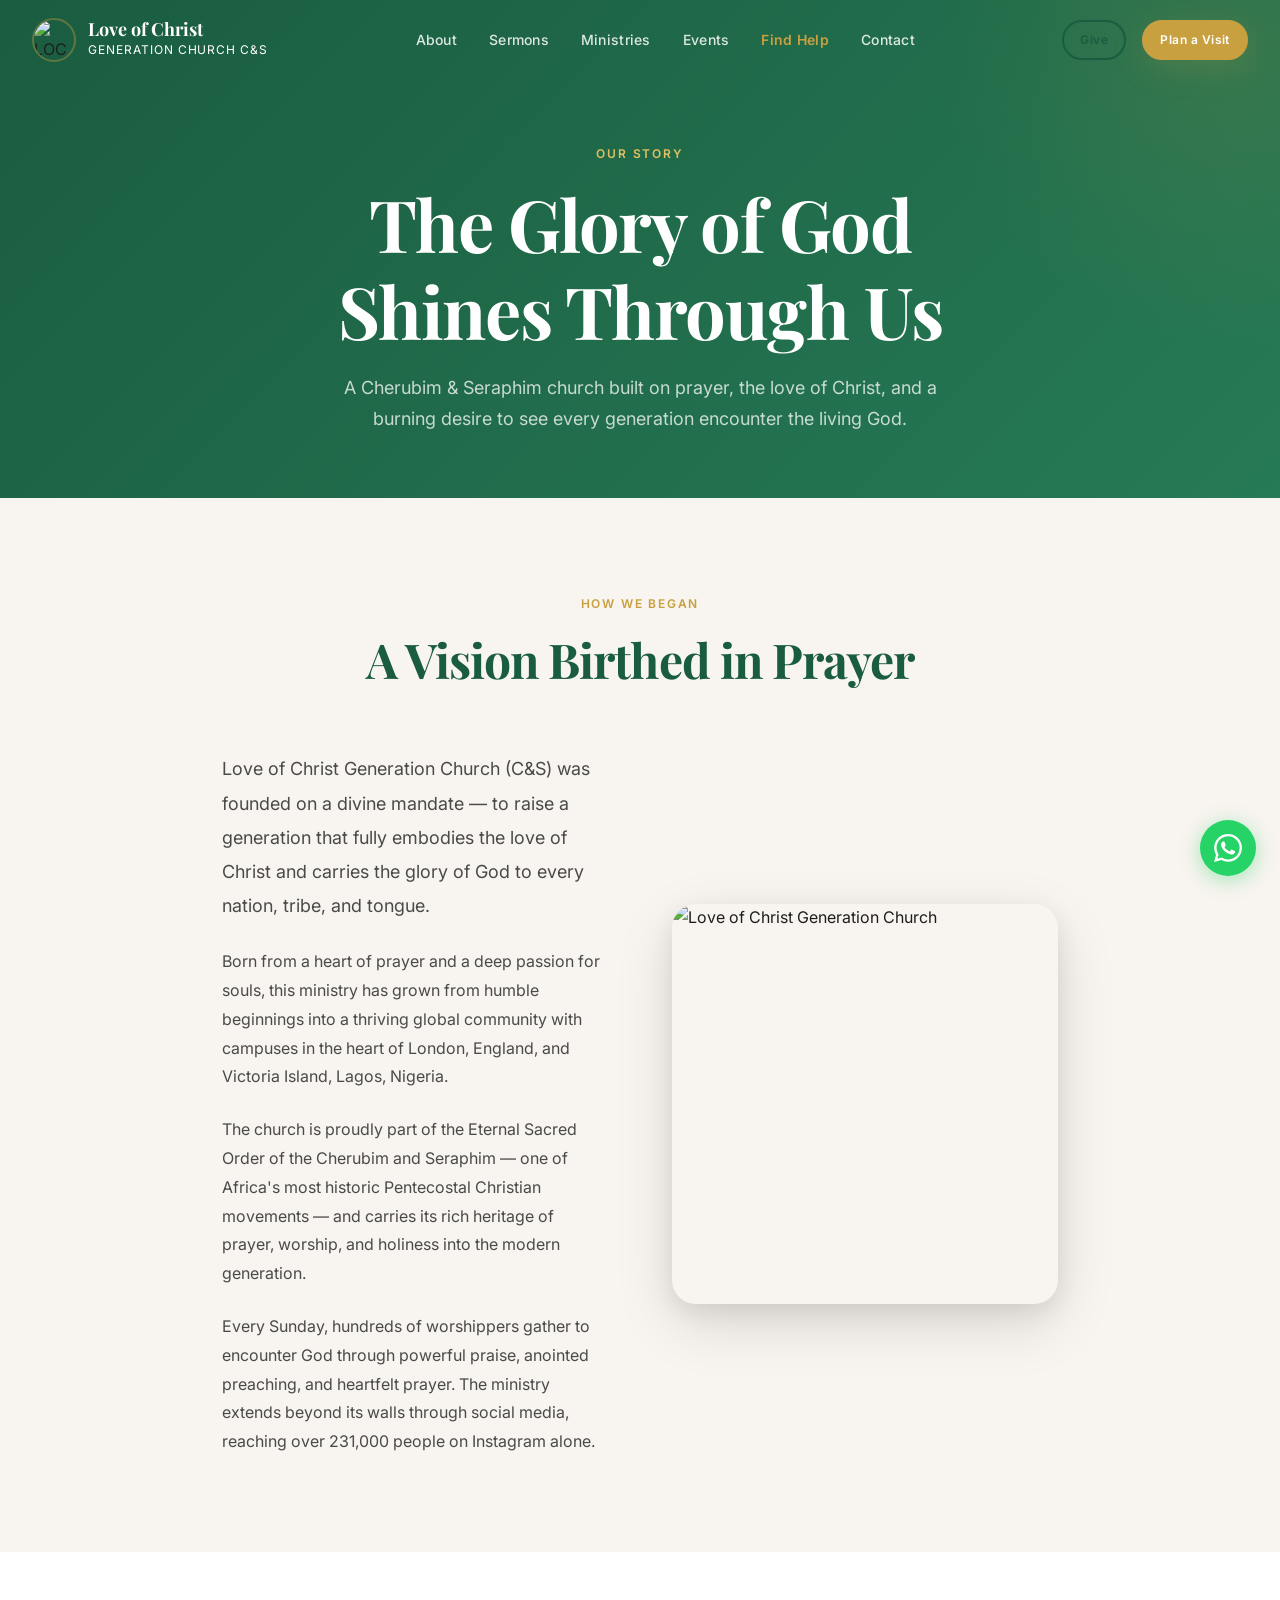
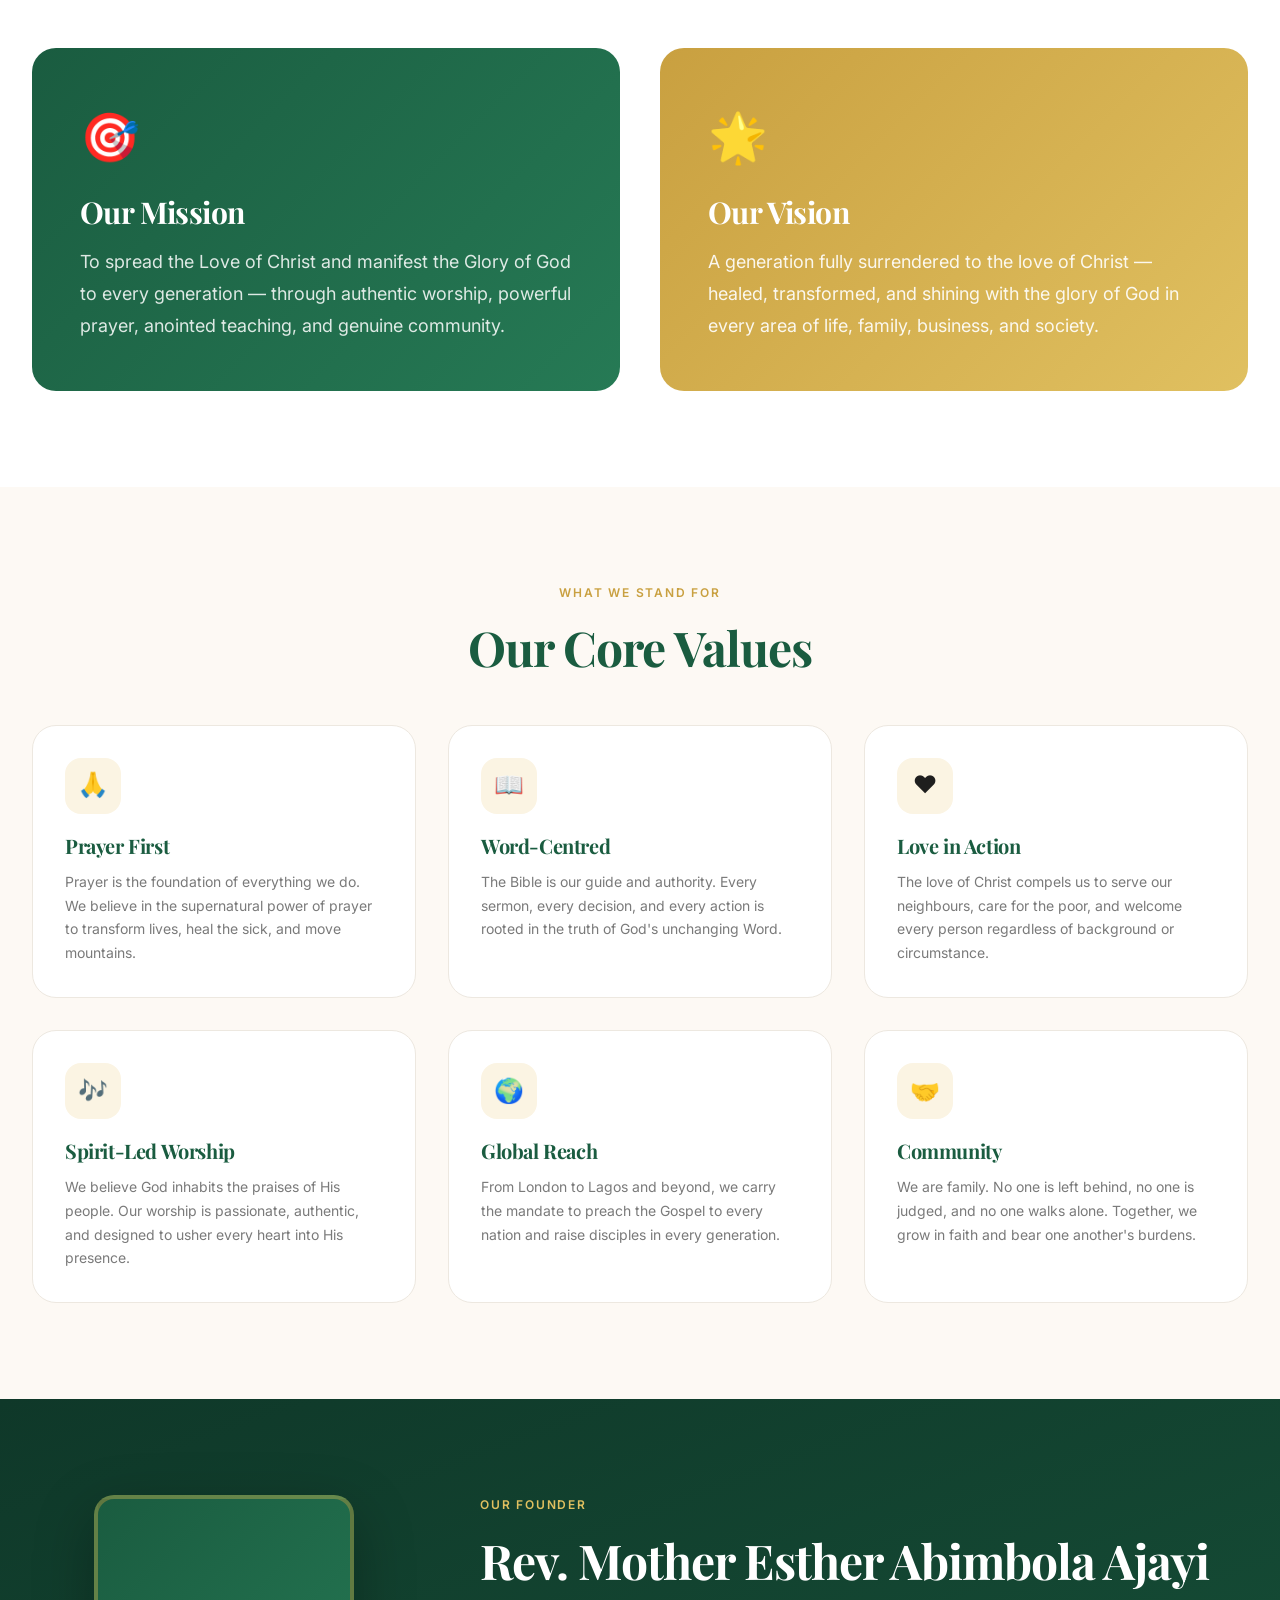
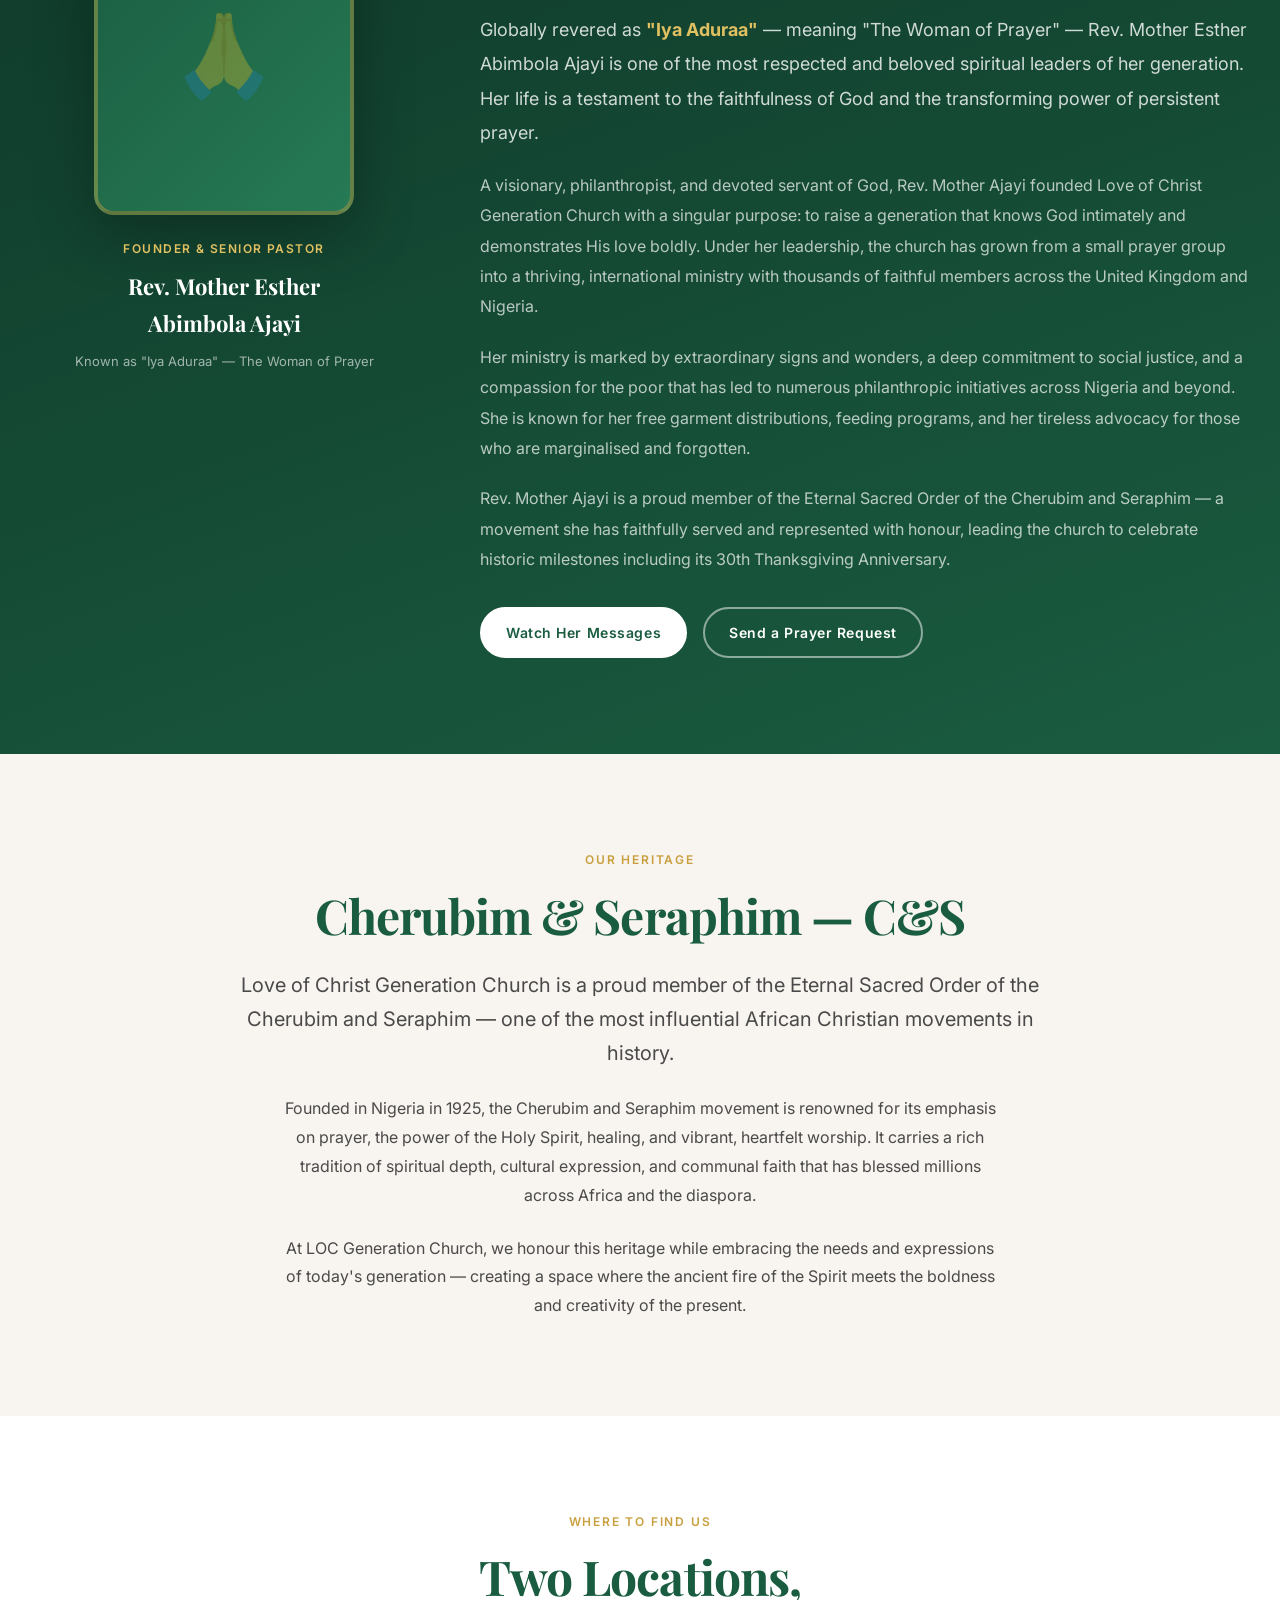
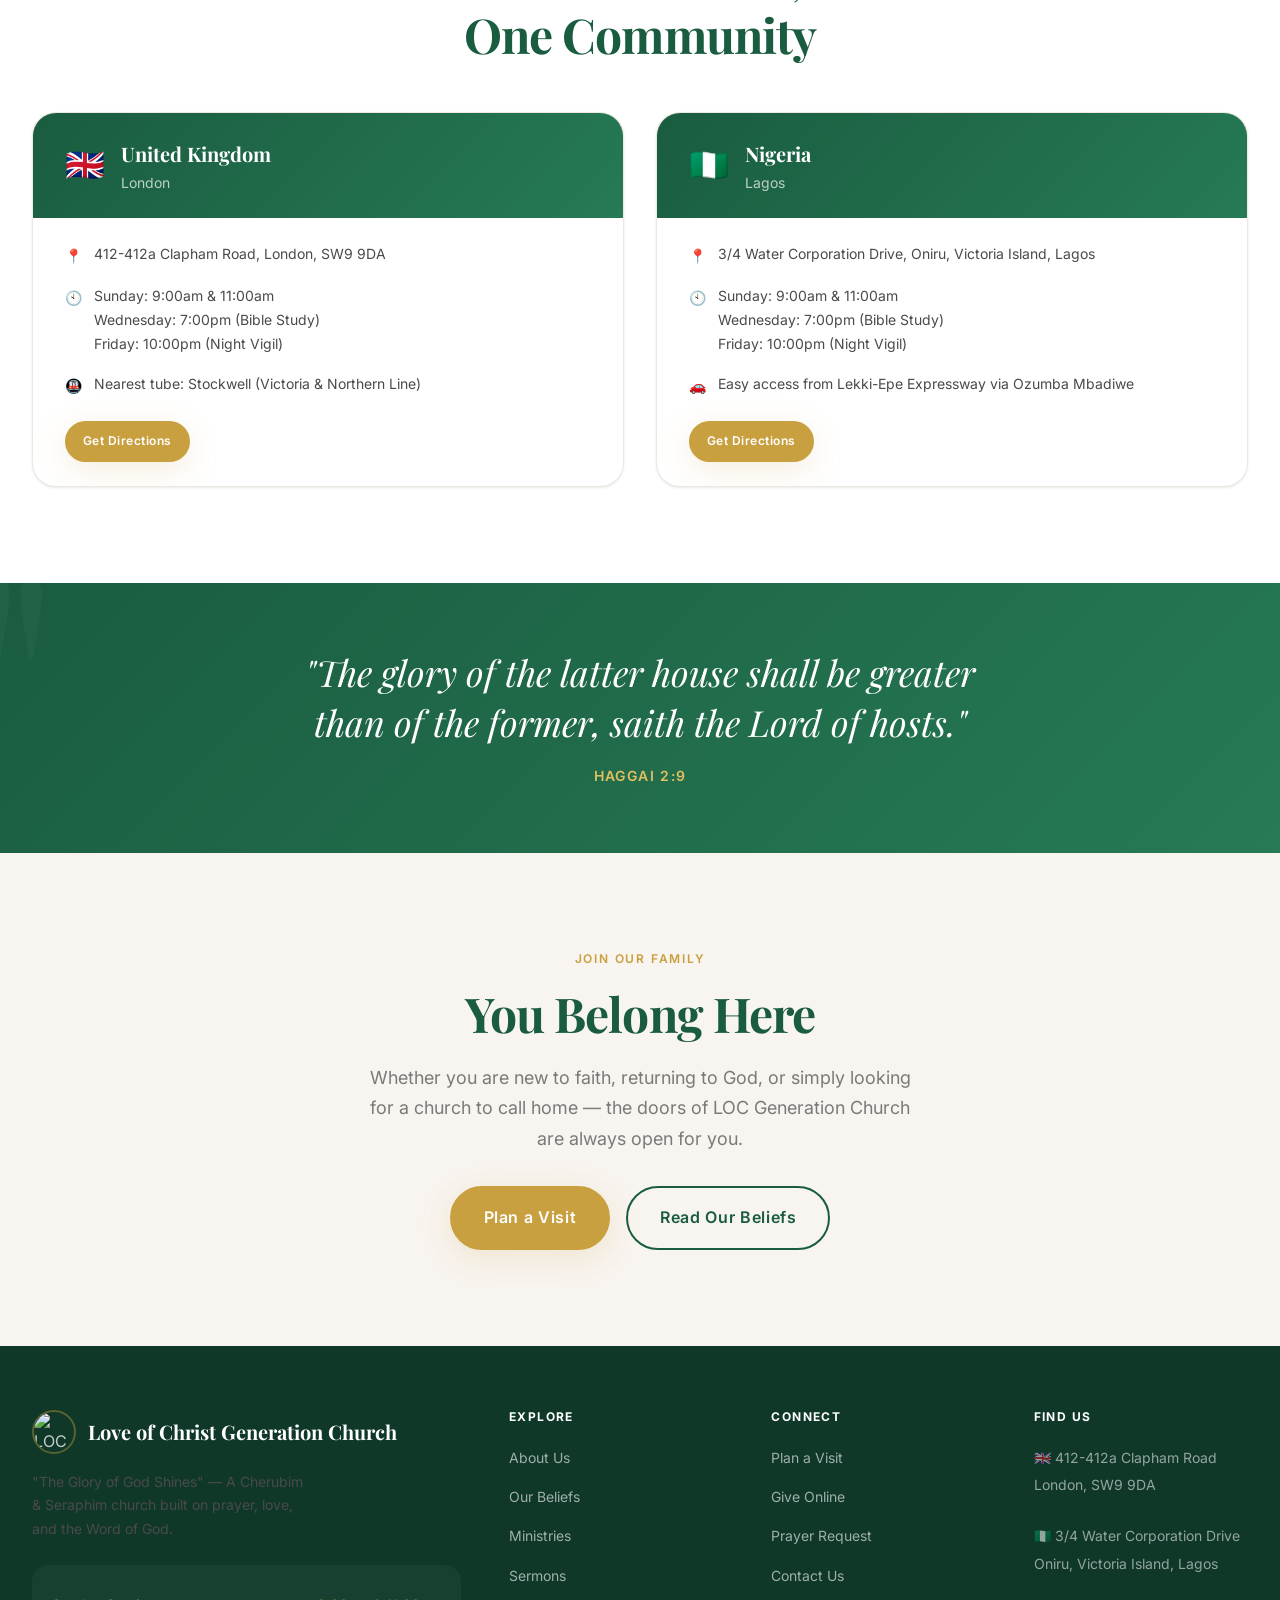
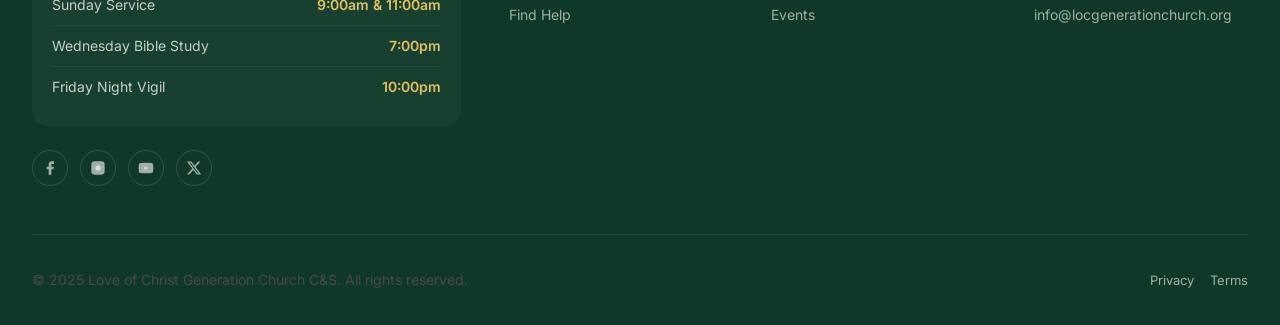
==== about.html @ b61f7394 "Initial commit: LOC Generation Church website Full static website for Love of Christ Generation Chur" ====
<!DOCTYPE html>
<html lang="en">
<head>
  <meta charset="UTF-8" />
  <meta name="viewport" content="width=device-width, initial-scale=1.0" />
  <meta name="description" content="About Love of Christ Generation Church C&S — Learn our story, meet our founder Rev. Mother Esther Abimbola Ajayi, and discover our mission." />
  <title>About Us — Love of Christ Generation Church C&S</title>
  <link rel="preconnect" href="https://fonts.googleapis.com" />
  <link rel="preconnect" href="https://fonts.gstatic.com" crossorigin />
  <link href="https://fonts.googleapis.com/css2?family=Playfair+Display:ital,wght@0,700;0,800;1,700&family=Inter:wght@400;500;600&display=swap" rel="stylesheet" />
  <link rel="stylesheet" href="css/style.css" />
</head>
<body>

  <nav class="nav nav--transparent" id="main-nav" data-transparent="true">
    <div class="nav__inner">
      <a href="index.html" class="nav__logo">
        <img src="../Logos/_L-A6qdw_400x400.jpg" alt="LOC Church Logo" class="nav__logo-img" />
        <div>
          <div class="nav__logo-text">Love of Christ</div>
          <div class="nav__logo-sub">Generation Church C&S</div>
        </div>
      </a>
      <ul class="nav__links">
        <li><a href="about.html" class="nav__link nav__link--active">About</a></li>
        <li><a href="sermons.html" class="nav__link">Sermons</a></li>
        <li><a href="ministries.html" class="nav__link">Ministries</a></li>
        <li><a href="events.html" class="nav__link">Events</a></li>
        <li><a href="find-help.html" class="nav__link nav__link--find-help">Find Help</a></li>
        <li><a href="contact.html" class="nav__link">Contact</a></li>
      </ul>
      <div class="nav__actions">
        <a href="give.html" class="btn btn--secondary btn--sm">Give</a>
        <a href="plan-visit.html" class="btn btn--primary btn--sm">Plan a Visit</a>
        <button class="nav__menu-btn" id="menu-btn" aria-label="Open menu"><span></span><span></span><span></span></button>
      </div>
    </div>
  </nav>

  <div class="mobile-nav" id="mobile-nav">
    <button class="mobile-nav__close" id="mobile-nav-close">✕</button>
    <ul class="mobile-nav__links">
      <li><a href="index.html" class="mobile-nav__link">Home</a></li>
      <li><a href="about.html" class="mobile-nav__link">About</a></li>
      <li><a href="sermons.html" class="mobile-nav__link">Sermons</a></li>
      <li><a href="ministries.html" class="mobile-nav__link">Ministries</a></li>
      <li><a href="events.html" class="mobile-nav__link">Events</a></li>
      <li><a href="find-help.html" class="mobile-nav__link mobile-nav__link--find-help">Find Help</a></li>
      <li><a href="plan-visit.html" class="mobile-nav__link">Plan a Visit</a></li>
      <li><a href="give.html" class="mobile-nav__link">Give</a></li>
      <li><a href="contact.html" class="mobile-nav__link">Contact</a></li>
    </ul>
  </div>

  <main>

    <!-- PAGE HERO -->
    <div class="page-hero">
      <span class="page-hero__label">Our Story</span>
      <h1 class="page-hero__title">The Glory of God<br>Shines Through Us</h1>
      <p class="page-hero__subtitle">A Cherubim &amp; Seraphim church built on prayer, the love of Christ, and a burning desire to see every generation encounter the living God.</p>
    </div>

    <!-- OUR STORY -->
    <section class="section section--warm">
      <div class="container container--narrow">
        <div class="reveal" style="text-align:center;margin-bottom:64px;">
          <span class="section-header__label">How We Began</span>
          <h2>A Vision Birthed in Prayer</h2>
        </div>
        <div style="display:grid;grid-template-columns:1fr 1fr;gap:64px;align-items:center;" class="reveal">
          <div>
            <p style="font-size:18px;line-height:1.9;margin-bottom:24px;">
              Love of Christ Generation Church (C&amp;S) was founded on a divine mandate — to raise a
              generation that fully embodies the love of Christ and carries the glory of God to every nation,
              tribe, and tongue.
            </p>
            <p style="margin-bottom:24px;">
              Born from a heart of prayer and a deep passion for souls, this ministry has grown from
              humble beginnings into a thriving global community with campuses in the heart of London,
              England, and Victoria Island, Lagos, Nigeria.
            </p>
            <p style="margin-bottom:24px;">
              The church is proudly part of the Eternal Sacred Order of the Cherubim and Seraphim —
              one of Africa's most historic Pentecostal Christian movements — and carries its rich heritage
              of prayer, worship, and holiness into the modern generation.
            </p>
            <p>
              Every Sunday, hundreds of worshippers gather to encounter God through powerful praise,
              anointed preaching, and heartfelt prayer. The ministry extends beyond its walls through
              social media, reaching over 231,000 people on Instagram alone.
            </p>
          </div>
          <div style="border-radius:24px;overflow:hidden;box-shadow:var(--shadow-xl);">
            <img src="../Logos/Screenshot_20220901_133202.jpg" alt="Love of Christ Generation Church" style="width:100%;height:400px;object-fit:cover;" />
          </div>
        </div>
      </div>
    </section>

    <!-- MISSION & VISION -->
    <section class="section">
      <div class="container">
        <div class="grid grid-2 reveal" style="gap:40px;">
          <div style="background:linear-gradient(135deg,#1A5C40,#267A55);border-radius:24px;padding:48px;color:white;">
            <div style="font-size:48px;margin-bottom:16px;">🎯</div>
            <h3 style="color:white;margin-bottom:16px;">Our Mission</h3>
            <p style="color:rgba(255,255,255,0.85);font-size:18px;line-height:1.8;">
              To spread the Love of Christ and manifest the Glory of God to every generation — through
              authentic worship, powerful prayer, anointed teaching, and genuine community.
            </p>
          </div>
          <div style="background:linear-gradient(135deg,#C9A040,#E0C060);border-radius:24px;padding:48px;color:white;">
            <div style="font-size:48px;margin-bottom:16px;">🌟</div>
            <h3 style="color:white;margin-bottom:16px;">Our Vision</h3>
            <p style="color:rgba(255,255,255,0.9);font-size:18px;line-height:1.8;">
              A generation fully surrendered to the love of Christ — healed, transformed, and shining
              with the glory of God in every area of life, family, business, and society.
            </p>
          </div>
        </div>
      </div>
    </section>

    <!-- CORE VALUES -->
    <section class="section section--cream">
      <div class="container">
        <div class="section-header section-header--center reveal">
          <span class="section-header__label">What We Stand For</span>
          <h2 class="section-header__title">Our Core Values</h2>
        </div>
        <div class="grid grid-3 reveal">
          <div class="ministry-card">
            <div class="ministry-card__icon">🙏</div>
            <h4 class="ministry-card__title">Prayer First</h4>
            <p class="ministry-card__desc">Prayer is the foundation of everything we do. We believe in the supernatural power of prayer to transform lives, heal the sick, and move mountains.</p>
          </div>
          <div class="ministry-card">
            <div class="ministry-card__icon">📖</div>
            <h4 class="ministry-card__title">Word-Centred</h4>
            <p class="ministry-card__desc">The Bible is our guide and authority. Every sermon, every decision, and every action is rooted in the truth of God's unchanging Word.</p>
          </div>
          <div class="ministry-card">
            <div class="ministry-card__icon">❤️</div>
            <h4 class="ministry-card__title">Love in Action</h4>
            <p class="ministry-card__desc">The love of Christ compels us to serve our neighbours, care for the poor, and welcome every person regardless of background or circumstance.</p>
          </div>
          <div class="ministry-card">
            <div class="ministry-card__icon">🎶</div>
            <h4 class="ministry-card__title">Spirit-Led Worship</h4>
            <p class="ministry-card__desc">We believe God inhabits the praises of His people. Our worship is passionate, authentic, and designed to usher every heart into His presence.</p>
          </div>
          <div class="ministry-card">
            <div class="ministry-card__icon">🌍</div>
            <h4 class="ministry-card__title">Global Reach</h4>
            <p class="ministry-card__desc">From London to Lagos and beyond, we carry the mandate to preach the Gospel to every nation and raise disciples in every generation.</p>
          </div>
          <div class="ministry-card">
            <div class="ministry-card__icon">🤝</div>
            <h4 class="ministry-card__title">Community</h4>
            <p class="ministry-card__desc">We are family. No one is left behind, no one is judged, and no one walks alone. Together, we grow in faith and bear one another's burdens.</p>
          </div>
        </div>
      </div>
    </section>

    <!-- PASTOR BIO -->
    <section class="section" style="background:linear-gradient(160deg,#0F3829 0%,#1A5C40 100%);">
      <div class="container">
        <div style="display:grid;grid-template-columns:1fr 2fr;gap:64px;align-items:start;" class="reveal">
          <div style="text-align:center;">
            <div style="width:260px;height:320px;border-radius:20px;overflow:hidden;border:4px solid rgba(201,160,64,0.4);box-shadow:0 20px 60px rgba(0,0,0,0.3);margin:0 auto;background:linear-gradient(135deg,#1A5C40,#267A55);display:flex;align-items:center;justify-content:center;">
              <!-- Replace with actual pastor photo -->
              <div style="color:rgba(255,255,255,0.3);font-size:80px;">🙏</div>
            </div>
            <div style="margin-top:24px;">
              <div style="color:var(--color-accent-light);font-size:12px;font-weight:600;letter-spacing:0.12em;text-transform:uppercase;margin-bottom:8px;">Founder &amp; Senior Pastor</div>
              <div style="color:white;font-family:'Playfair Display',serif;font-size:22px;font-weight:700;">Rev. Mother Esther<br>Abimbola Ajayi</div>
              <div style="color:rgba(255,255,255,0.6);font-size:13px;margin-top:8px;">Known as "Iya Aduraa" — The Woman of Prayer</div>
            </div>
          </div>
          <div>
            <span class="section-header__label" style="color:var(--color-accent-light);">Our Founder</span>
            <h2 style="color:white;margin-bottom:24px;">Rev. Mother Esther Abimbola Ajayi</h2>
            <p style="color:rgba(255,255,255,0.80);font-size:18px;line-height:1.9;margin-bottom:20px;">
              Globally revered as <strong style="color:var(--color-accent-light);">"Iya Aduraa"</strong> — meaning "The Woman of Prayer" — Rev. Mother Esther
              Abimbola Ajayi is one of the most respected and beloved spiritual leaders of her generation.
              Her life is a testament to the faithfulness of God and the transforming power of persistent prayer.
            </p>
            <p style="color:rgba(255,255,255,0.70);line-height:1.9;margin-bottom:20px;">
              A visionary, philanthropist, and devoted servant of God, Rev. Mother Ajayi founded Love of
              Christ Generation Church with a singular purpose: to raise a generation that knows God
              intimately and demonstrates His love boldly. Under her leadership, the church has grown from a
              small prayer group into a thriving, international ministry with thousands of faithful members
              across the United Kingdom and Nigeria.
            </p>
            <p style="color:rgba(255,255,255,0.70);line-height:1.9;margin-bottom:20px;">
              Her ministry is marked by extraordinary signs and wonders, a deep commitment to social
              justice, and a compassion for the poor that has led to numerous philanthropic initiatives
              across Nigeria and beyond. She is known for her free garment distributions, feeding programs,
              and her tireless advocacy for those who are marginalised and forgotten.
            </p>
            <p style="color:rgba(255,255,255,0.70);line-height:1.9;margin-bottom:32px;">
              Rev. Mother Ajayi is a proud member of the Eternal Sacred Order of the Cherubim and Seraphim
              — a movement she has faithfully served and represented with honour, leading the church to
              celebrate historic milestones including its 30th Thanksgiving Anniversary.
            </p>
            <div style="display:flex;gap:16px;flex-wrap:wrap;">
              <a href="sermons.html" class="btn btn--white">Watch Her Messages</a>
              <a href="contact.html#prayer" class="btn btn--ghost">Send a Prayer Request</a>
            </div>
          </div>
        </div>
      </div>
    </section>

    <!-- C&S HERITAGE -->
    <section class="section section--warm">
      <div class="container container--narrow">
        <div class="reveal" style="text-align:center;">
          <span class="section-header__label">Our Heritage</span>
          <h2 style="margin-bottom:24px;">Cherubim &amp; Seraphim — C&S</h2>
          <p class="text-lead" style="margin-bottom:24px;">
            Love of Christ Generation Church is a proud member of the Eternal Sacred Order of the
            Cherubim and Seraphim — one of the most influential African Christian movements in history.
          </p>
          <p style="margin-bottom:24px;max-width:720px;margin-left:auto;margin-right:auto;">
            Founded in Nigeria in 1925, the Cherubim and Seraphim movement is renowned for its emphasis
            on prayer, the power of the Holy Spirit, healing, and vibrant, heartfelt worship. It carries
            a rich tradition of spiritual depth, cultural expression, and communal faith that has blessed
            millions across Africa and the diaspora.
          </p>
          <p style="max-width:720px;margin-left:auto;margin-right:auto;">
            At LOC Generation Church, we honour this heritage while embracing the needs and expressions
            of today's generation — creating a space where the ancient fire of the Spirit meets the
            boldness and creativity of the present.
          </p>
        </div>
      </div>
    </section>

    <!-- LOCATIONS -->
    <section class="section">
      <div class="container">
        <div class="section-header section-header--center reveal">
          <span class="section-header__label">Where to Find Us</span>
          <h2 class="section-header__title">Two Locations,<br>One Community</h2>
        </div>
        <div class="grid grid-2 reveal">
          <div class="location-card">
            <div class="location-card__header">
              <span class="location-card__flag">🇬🇧</span>
              <div>
                <div class="location-card__country">United Kingdom</div>
                <div class="location-card__city">London</div>
              </div>
            </div>
            <div class="location-card__body">
              <div class="location-card__detail">
                <span class="location-card__detail-icon">📍</span>
                <span>412-412a Clapham Road, London, SW9 9DA</span>
              </div>
              <div class="location-card__detail">
                <span class="location-card__detail-icon">🕙</span>
                <span>Sunday: 9:00am &amp; 11:00am<br>Wednesday: 7:00pm (Bible Study)<br>Friday: 10:00pm (Night Vigil)</span>
              </div>
              <div class="location-card__detail">
                <span class="location-card__detail-icon">🚇</span>
                <span>Nearest tube: Stockwell (Victoria &amp; Northern Line)</span>
              </div>
              <a href="https://maps.google.com/?q=412+Clapham+Road+London+SW9+9DA" target="_blank" rel="noopener" class="btn btn--primary btn--sm" style="margin-top:8px;">Get Directions</a>
            </div>
          </div>
          <div class="location-card">
            <div class="location-card__header">
              <span class="location-card__flag">🇳🇬</span>
              <div>
                <div class="location-card__country">Nigeria</div>
                <div class="location-card__city">Lagos</div>
              </div>
            </div>
            <div class="location-card__body">
              <div class="location-card__detail">
                <span class="location-card__detail-icon">📍</span>
                <span>3/4 Water Corporation Drive, Oniru, Victoria Island, Lagos</span>
              </div>
              <div class="location-card__detail">
                <span class="location-card__detail-icon">🕙</span>
                <span>Sunday: 9:00am &amp; 11:00am<br>Wednesday: 7:00pm (Bible Study)<br>Friday: 10:00pm (Night Vigil)</span>
              </div>
              <div class="location-card__detail">
                <span class="location-card__detail-icon">🚗</span>
                <span>Easy access from Lekki-Epe Expressway via Ozumba Mbadiwe</span>
              </div>
              <a href="https://maps.google.com/?q=Water+Corporation+Drive+Victoria+Island+Lagos" target="_blank" rel="noopener" class="btn btn--primary btn--sm" style="margin-top:8px;">Get Directions</a>
            </div>
          </div>
        </div>
      </div>
    </section>

    <!-- CTA -->
    <div class="scripture-banner">
      <p class="scripture-banner__text">
        "The glory of the latter house shall be greater<br>than of the former, saith the Lord of hosts."
      </p>
      <p class="scripture-banner__ref">Haggai 2:9</p>
    </div>

    <section class="section section--warm" style="text-align:center;">
      <div class="container reveal">
        <span class="section-header__label">Join Our Family</span>
        <h2 style="margin-bottom:20px;">You Belong Here</h2>
        <p style="max-width:560px;margin:0 auto 32px;font-size:18px;line-height:1.7;color:var(--color-muted);">
          Whether you are new to faith, returning to God, or simply looking for a church to call home —
          the doors of LOC Generation Church are always open for you.
        </p>
        <div style="display:flex;gap:16px;justify-content:center;flex-wrap:wrap;">
          <a href="plan-visit.html" class="btn btn--primary btn--lg">Plan a Visit</a>
          <a href="beliefs.html" class="btn btn--secondary btn--lg">Read Our Beliefs</a>
        </div>
      </div>
    </section>

  </main>

  <footer class="footer">
    <div class="container">
      <div class="footer__grid">
        <div class="footer__brand">
          <a href="index.html" class="footer__logo">
            <img src="../Logos/_L-A6qdw_400x400.jpg" alt="LOC Church Logo" class="footer__logo-img" />
            <span class="footer__logo-name">Love of Christ Generation Church</span>
          </a>
          <p class="footer__tagline">"The Glory of God Shines" — A Cherubim &amp; Seraphim church built on prayer, love, and the Word of God.</p>
          <div class="footer__service-times">
            <div class="footer__service-time"><span>Sunday Service</span><span>9:00am &amp; 11:00am</span></div>
            <div class="footer__service-time"><span>Wednesday Bible Study</span><span>7:00pm</span></div>
            <div class="footer__service-time"><span>Friday Night Vigil</span><span>10:00pm</span></div>
          </div>
          <div class="footer__socials mt-6">
            <a href="https://www.facebook.com/LoveofChristGeneration/" target="_blank" rel="noopener" class="footer__social" aria-label="Facebook">
              <svg viewBox="0 0 24 24"><path d="M18 2h-3a5 5 0 00-5 5v3H7v4h3v8h4v-8h3l1-4h-4V7a1 1 0 011-1h3z"/></svg>
            </a>
            <a href="https://www.instagram.com/love_of_christ_generation/" target="_blank" rel="noopener" class="footer__social" aria-label="Instagram">
              <svg viewBox="0 0 24 24"><rect x="2" y="2" width="20" height="20" rx="5" ry="5"/><path d="M16 11.37A4 4 0 1112.63 8 4 4 0 0116 11.37z"/><line x1="17.5" y1="6.5" x2="17.51" y2="6.5"/></svg>
            </a>
            <a href="https://www.youtube.com/channel/UCSE6RfdqNA4U-ZMMxpMSjCw" target="_blank" rel="noopener" class="footer__social" aria-label="YouTube">
              <svg viewBox="0 0 24 24"><path d="M22.54 6.42a2.78 2.78 0 00-1.95-1.96C18.88 4 12 4 12 4s-6.88 0-8.59.46a2.78 2.78 0 00-1.95 1.96A29 29 0 001 12a29 29 0 00.46 5.58A2.78 2.78 0 003.41 19.6C5.12 20 12 20 12 20s6.88 0 8.59-.46a2.78 2.78 0 001.95-1.95A29 29 0 0023 12a29 29 0 00-.46-5.58z"/><polygon points="9.75 15.02 15.5 12 9.75 8.98 9.75 15.02"/></svg>
            </a>
            <a href="https://x.com/locgeneration" target="_blank" rel="noopener" class="footer__social" aria-label="Twitter/X">
              <svg viewBox="0 0 24 24"><path d="M18.244 2.25h3.308l-7.227 8.26 8.502 11.24H16.17l-5.214-6.817L4.99 21.75H1.68l7.73-8.835L1.254 2.25H8.08l4.713 6.231zm-1.161 17.52h1.833L7.084 4.126H5.117z"/></svg>
            </a>
          </div>
        </div>
        <div>
          <h4 class="footer__col-title">Explore</h4>
          <ul class="footer__links">
            <li><a href="about.html" class="footer__link">About Us</a></li>
            <li><a href="beliefs.html" class="footer__link">Our Beliefs</a></li>
            <li><a href="ministries.html" class="footer__link">Ministries</a></li>
            <li><a href="sermons.html" class="footer__link">Sermons</a></li>
            <li><a href="find-help.html" class="footer__link">Find Help</a></li>
          </ul>
        </div>
        <div>
          <h4 class="footer__col-title">Connect</h4>
          <ul class="footer__links">
            <li><a href="plan-visit.html" class="footer__link">Plan a Visit</a></li>
            <li><a href="give.html" class="footer__link">Give Online</a></li>
            <li><a href="contact.html#prayer" class="footer__link">Prayer Request</a></li>
            <li><a href="contact.html" class="footer__link">Contact Us</a></li>
            <li><a href="events.html" class="footer__link">Events</a></li>
          </ul>
        </div>
        <div>
          <h4 class="footer__col-title">Find Us</h4>
          <ul class="footer__links">
            <li><span class="footer__link" style="cursor:default;color:rgba(255,255,255,0.55);">🇬🇧 412-412a Clapham Road<br>London, SW9 9DA</span></li>
            <li style="margin-top:12px;"><span class="footer__link" style="cursor:default;color:rgba(255,255,255,0.55);">🇳🇬 3/4 Water Corporation Drive<br>Oniru, Victoria Island, Lagos</span></li>
            <li style="margin-top:12px;"><a href="mailto:info@locgenerationchurch.org" class="footer__link">info@locgenerationchurch.org</a></li>
          </ul>
        </div>
      </div>
      <div class="footer__bottom">
        <p>© 2025 Love of Christ Generation Church C&S. All rights reserved.</p>
        <div style="display:flex;gap:16px;"><a href="#" class="footer__link" style="font-size:13px;">Privacy</a><a href="#" class="footer__link" style="font-size:13px;">Terms</a></div>
      </div>
    </div>
  </footer>

  <a href="https://wa.me/447000000000" class="whatsapp-float" target="_blank" rel="noopener" aria-label="Chat on WhatsApp">
    <svg viewBox="0 0 24 24"><path d="M17.472 14.382c-.297-.149-1.758-.867-2.03-.967-.273-.099-.471-.148-.67.15-.197.297-.767.966-.94 1.164-.173.199-.347.223-.644.075-.297-.15-1.255-.463-2.39-1.475-.883-.788-1.48-1.761-1.653-2.059-.173-.297-.018-.458.13-.606.134-.133.298-.347.446-.52.149-.174.198-.298.298-.497.099-.198.05-.371-.025-.52-.075-.149-.669-1.612-.916-2.207-.242-.579-.487-.5-.669-.51-.173-.008-.371-.01-.57-.01-.198 0-.52.074-.792.372-.272.297-1.04 1.016-1.04 2.479 0 1.462 1.065 2.875 1.213 3.074.149.198 2.096 3.2 5.077 4.487.709.306 1.262.489 1.694.625.712.227 1.36.195 1.871.118.571-.085 1.758-.719 2.006-1.413.248-.694.248-1.289.173-1.413-.074-.124-.272-.198-.57-.347m-5.421 7.403h-.004a9.87 9.87 0 01-5.031-1.378l-.361-.214-3.741.982.998-3.648-.235-.374a9.86 9.86 0 01-1.51-5.26c.001-5.45 4.436-9.884 9.888-9.884 2.64 0 5.122 1.03 6.988 2.898a9.825 9.825 0 012.893 6.994c-.003 5.45-4.437 9.884-9.885 9.884m8.413-18.297A11.815 11.815 0 0012.05 0C5.495 0 .16 5.335.157 11.892c0 2.096.547 4.142 1.588 5.945L.057 24l6.305-1.654a11.882 11.882 0 005.683 1.448h.005c6.554 0 11.89-5.335 11.893-11.893a11.821 11.821 0 00-3.48-8.413z"/></svg>
  </a>

  <script src="js/main.js"></script>
</body>
</html>
---- css/style.css ----
/* ==========================================================================
   LOVE OF CHRIST GENERATION CHURCH — STYLESHEET
   Brand: Forest Green & Gold   |   "The Glory of God Shines"
   ========================================================================== */

/* --------------------------------------------------------------------------
   1. DESIGN TOKENS
   -------------------------------------------------------------------------- */
:root {
  /* Primary Palette — Deep Forest Green & Rich Gold */
  --color-primary:       #1A5C40;
  --color-primary-dark:  #0F3829;
  --color-primary-light: #267A55;
  --color-accent:        #C9A040;
  --color-accent-light:  #E0C060;
  --color-accent-subtle: #FBF4E3;

  /* Neutrals */
  --color-warm:          #F8F4EF;
  --color-cream:         #FDF9F4;
  --color-white:         #FFFFFF;
  --color-text:          #1E1E1E;
  --color-text-soft:     #4A4A4A;
  --color-muted:         #7A7A7A;
  --color-border:        #E0D8CC;
  --color-border-light:  #EDE8E0;

  /* Emotional UI Colors */
  --color-calm:          #4A9A75;
  --color-hope:          #7BA05B;
  --color-gentle:        #9E7BB5;

  /* Typography */
  --font-heading:        'Playfair Display', Georgia, serif;
  --font-body:           'Inter', -apple-system, BlinkMacSystemFont, sans-serif;
  --font-label:          'Inter', sans-serif;

  /* Type Scale */
  --text-xs:   0.75rem;
  --text-sm:   0.875rem;
  --text-base: 1rem;
  --text-lg:   1.125rem;
  --text-xl:   1.25rem;
  --text-2xl:  1.5rem;
  --text-3xl:  1.875rem;
  --text-4xl:  2.25rem;
  --text-5xl:  3rem;
  --text-6xl:  3.75rem;
  --text-7xl:  4.5rem;

  /* Spacing */
  --space-1:   0.25rem;
  --space-2:   0.5rem;
  --space-3:   0.75rem;
  --space-4:   1rem;
  --space-5:   1.25rem;
  --space-6:   1.5rem;
  --space-8:   2rem;
  --space-10:  2.5rem;
  --space-12:  3rem;
  --space-16:  4rem;
  --space-20:  5rem;
  --space-24:  6rem;
  --space-32:  8rem;
  --space-40:  10rem;

  /* Border Radius */
  --radius-sm:   4px;
  --radius-md:   8px;
  --radius-lg:   16px;
  --radius-xl:   24px;
  --radius-2xl:  32px;
  --radius-full: 9999px;

  /* Shadows */
  --shadow-sm:  0 1px 3px rgba(0,0,0,0.06), 0 1px 2px rgba(0,0,0,0.04);
  --shadow-md:  0 4px 16px rgba(0,0,0,0.08), 0 2px 6px rgba(0,0,0,0.05);
  --shadow-lg:  0 10px 40px rgba(0,0,0,0.10), 0 4px 16px rgba(0,0,0,0.06);
  --shadow-xl:  0 20px 60px rgba(0,0,0,0.12), 0 8px 24px rgba(0,0,0,0.08);
  --shadow-warm: 0 8px 32px rgba(201,160,64,0.18);

  /* Transitions */
  --transition-fast:   150ms ease;
  --transition-base:   250ms ease;
  --transition-slow:   400ms ease;
  --transition-smooth: 600ms cubic-bezier(0.4, 0, 0.2, 1);

  /* Layout */
  --max-width:       1280px;
  --content-width:   900px;
  --nav-height:      80px;
  --section-padding: var(--space-24) var(--space-8);
}

/* --------------------------------------------------------------------------
   2. RESET & BASE
   -------------------------------------------------------------------------- */
*, *::before, *::after {
  box-sizing: border-box;
  margin: 0;
  padding: 0;
}

html {
  font-size: 16px;
  scroll-behavior: smooth;
  -webkit-font-smoothing: antialiased;
  -moz-osx-font-smoothing: grayscale;
  text-rendering: optimizeLegibility;
}

body {
  font-family: var(--font-body);
  font-size: var(--text-base);
  color: var(--color-text);
  background-color: var(--color-white);
  line-height: 1.7;
  overflow-x: hidden;
}

img { max-width: 100%; height: auto; display: block; }
a { color: inherit; text-decoration: none; }
ul, ol { list-style: none; }
button { font-family: inherit; cursor: pointer; border: none; background: none; }
input, textarea, select { font-family: inherit; font-size: inherit; }

/* --------------------------------------------------------------------------
   3. TYPOGRAPHY
   -------------------------------------------------------------------------- */
h1, h2, h3, h4, h5, h6 {
  font-family: var(--font-heading);
  font-weight: 700;
  line-height: 1.2;
  color: var(--color-primary);
  letter-spacing: -0.02em;
}

h1 { font-size: clamp(var(--text-4xl), 6vw, var(--text-7xl)); }
h2 { font-size: clamp(var(--text-3xl), 4vw, var(--text-5xl)); }
h3 { font-size: clamp(var(--text-2xl), 3vw, var(--text-3xl)); }
h4 { font-size: var(--text-xl); }
h5 { font-size: var(--text-lg); }
h6 { font-size: var(--text-base); }

p { color: var(--color-text-soft); line-height: 1.8; }

.text-lead {
  font-size: var(--text-xl);
  color: var(--color-text-soft);
  line-height: 1.7;
  font-weight: 400;
}

.text-label {
  font-family: var(--font-label);
  font-size: var(--text-xs);
  font-weight: 600;
  letter-spacing: 0.12em;
  text-transform: uppercase;
  color: var(--color-accent);
}

blockquote {
  font-family: var(--font-heading);
  font-size: var(--text-2xl);
  font-style: italic;
  color: var(--color-primary);
  line-height: 1.5;
  border-left: 3px solid var(--color-accent);
  padding-left: var(--space-6);
}

/* --------------------------------------------------------------------------
   4. LAYOUT UTILITIES
   -------------------------------------------------------------------------- */
.container {
  width: 100%;
  max-width: var(--max-width);
  margin-left: auto;
  margin-right: auto;
  padding-left: var(--space-8);
  padding-right: var(--space-8);
}
.container--narrow { max-width: var(--content-width); }
.container--wide   { max-width: 1440px; }

.section        { padding: var(--space-24) 0; }
.section--lg    { padding: var(--space-32) 0; }
.section--sm    { padding: var(--space-16) 0; }
.section--warm  { background-color: var(--color-warm); }
.section--cream { background-color: var(--color-cream); }
.section--dark  { background-color: var(--color-primary); color: var(--color-white); }

.section--dark h1,
.section--dark h2,
.section--dark h3,
.section--dark h4 { color: var(--color-white); }
.section--dark p  { color: rgba(255,255,255,0.75); }

.grid   { display: grid; gap: var(--space-8); }
.grid-2 { grid-template-columns: repeat(2, 1fr); }
.grid-3 { grid-template-columns: repeat(3, 1fr); }
.grid-4 { grid-template-columns: repeat(4, 1fr); }

.flex         { display: flex; }
.flex-center  { display: flex; align-items: center; justify-content: center; }
.flex-between { display: flex; align-items: center; justify-content: space-between; }
.flex-col     { display: flex; flex-direction: column; }

.text-center { text-align: center; }
.text-left   { text-align: left; }
.text-right  { text-align: right; }

.gap-2 { gap: var(--space-2); }
.gap-4 { gap: var(--space-4); }
.gap-6 { gap: var(--space-6); }
.gap-8 { gap: var(--space-8); }

/* --------------------------------------------------------------------------
   5. NAVIGATION
   -------------------------------------------------------------------------- */
.nav {
  position: fixed;
  top: 0; left: 0; right: 0;
  z-index: 1000;
  height: var(--nav-height);
  display: flex;
  align-items: center;
  transition: background var(--transition-slow), box-shadow var(--transition-slow);
}

.nav--transparent { background: transparent; }

.nav--scrolled {
  background: rgba(255,255,255,0.97);
  backdrop-filter: blur(12px);
  -webkit-backdrop-filter: blur(12px);
  box-shadow: 0 1px 0 rgba(0,0,0,0.06);
}

.nav__inner {
  width: 100%;
  max-width: var(--max-width);
  margin: 0 auto;
  padding: 0 var(--space-8);
  display: flex;
  align-items: center;
  justify-content: space-between;
}

.nav__logo {
  display: flex;
  align-items: center;
  gap: var(--space-3);
  text-decoration: none;
}

.nav__logo-img {
  width: 44px;
  height: 44px;
  border-radius: 50%;
  object-fit: cover;
  border: 2px solid rgba(201,160,64,0.4);
  flex-shrink: 0;
}

.nav__logo-text {
  font-family: var(--font-heading);
  font-size: var(--text-lg);
  font-weight: 700;
  color: var(--color-primary);
  line-height: 1.1;
}

.nav__logo-sub {
  font-family: var(--font-body);
  font-size: var(--text-xs);
  color: var(--color-muted);
  font-weight: 400;
  letter-spacing: 0.08em;
  text-transform: uppercase;
}

.nav--transparent .nav__logo-text,
.nav--transparent .nav__logo-sub { color: white; }

.nav--scrolled .nav__logo-text { color: var(--color-primary); }
.nav--scrolled .nav__logo-sub  { color: var(--color-muted); }

.nav__links {
  display: flex;
  align-items: center;
  gap: var(--space-8);
}

.nav__link {
  font-size: var(--text-sm);
  font-weight: 500;
  color: var(--color-text);
  letter-spacing: 0.02em;
  transition: color var(--transition-fast);
  position: relative;
}

.nav--transparent .nav__link { color: rgba(255,255,255,0.85); }

.nav__link:hover,
.nav__link--active { color: var(--color-accent); }

.nav--transparent .nav__link:hover { color: white; }

.nav__link--find-help { color: var(--color-accent) !important; font-weight: 600; }

.nav__actions {
  display: flex;
  align-items: center;
  gap: var(--space-4);
}

.nav__menu-btn {
  display: none;
  flex-direction: column;
  gap: 5px;
  padding: var(--space-2);
  cursor: pointer;
}

.nav__menu-btn span {
  display: block;
  width: 24px;
  height: 2px;
  background: var(--color-primary);
  transition: transform var(--transition-base), opacity var(--transition-fast);
  border-radius: 2px;
}

.nav--transparent .nav__menu-btn span { background: white; }

/* Mobile Nav Overlay */
.mobile-nav {
  position: fixed;
  inset: 0;
  z-index: 999;
  background: var(--color-primary);
  display: flex;
  flex-direction: column;
  align-items: center;
  justify-content: center;
  opacity: 0;
  pointer-events: none;
  transition: opacity var(--transition-smooth);
}

.mobile-nav--open { opacity: 1; pointer-events: all; }

.mobile-nav__close {
  position: absolute;
  top: var(--space-6);
  right: var(--space-8);
  color: white;
  font-size: var(--text-2xl);
  cursor: pointer;
}

.mobile-nav__links {
  display: flex;
  flex-direction: column;
  align-items: center;
  gap: var(--space-6);
  text-align: center;
}

.mobile-nav__link {
  font-family: var(--font-heading);
  font-size: var(--text-3xl);
  color: rgba(255,255,255,0.85);
  font-weight: 700;
  transition: color var(--transition-fast);
}

.mobile-nav__link:hover { color: var(--color-accent); }
.mobile-nav__link--find-help { color: var(--color-accent-light); }

/* --------------------------------------------------------------------------
   6. BUTTONS
   -------------------------------------------------------------------------- */
.btn {
  display: inline-flex;
  align-items: center;
  justify-content: center;
  gap: var(--space-2);
  font-family: var(--font-body);
  font-size: var(--text-sm);
  font-weight: 600;
  letter-spacing: 0.04em;
  padding: var(--space-3) var(--space-6);
  border-radius: var(--radius-full);
  transition: all var(--transition-base);
  cursor: pointer;
  border: 2px solid transparent;
  text-decoration: none;
  white-space: nowrap;
}

.btn--primary {
  background: var(--color-accent);
  color: white;
  border-color: var(--color-accent);
  box-shadow: var(--shadow-warm);
}
.btn--primary:hover {
  background: var(--color-accent-light);
  border-color: var(--color-accent-light);
  transform: translateY(-1px);
  box-shadow: 0 12px 40px rgba(201,160,64,0.3);
}

.btn--secondary {
  background: transparent;
  color: var(--color-primary);
  border-color: var(--color-primary);
}
.btn--secondary:hover {
  background: var(--color-primary);
  color: white;
  transform: translateY(-1px);
}

.btn--ghost {
  background: transparent;
  color: white;
  border-color: rgba(255,255,255,0.5);
}
.btn--ghost:hover {
  background: rgba(255,255,255,0.1);
  border-color: white;
}

.btn--white {
  background: white;
  color: var(--color-primary);
  border-color: white;
}
.btn--white:hover {
  background: var(--color-warm);
  transform: translateY(-1px);
}

.btn--lg   { font-size: var(--text-base); padding: var(--space-4) var(--space-8); }
.btn--sm   { font-size: var(--text-xs);   padding: var(--space-2) var(--space-4); }
.btn--full { width: 100%; }
.btn svg   { width: 18px; height: 18px; flex-shrink: 0; }

/* WhatsApp Float */
.whatsapp-float {
  position: fixed;
  bottom: var(--space-6);
  right: var(--space-6);
  z-index: 900;
  width: 56px;
  height: 56px;
  background: #25D366;
  border-radius: var(--radius-full);
  display: flex;
  align-items: center;
  justify-content: center;
  box-shadow: 0 4px 20px rgba(37,211,102,0.4);
  transition: transform var(--transition-base), box-shadow var(--transition-base);
}
.whatsapp-float:hover {
  transform: scale(1.1);
  box-shadow: 0 8px 32px rgba(37,211,102,0.5);
}
.whatsapp-float svg { width: 28px; height: 28px; fill: white; }

/* --------------------------------------------------------------------------
   7. HERO SECTIONS
   -------------------------------------------------------------------------- */
.hero {
  position: relative;
  min-height: 100vh;
  display: flex;
  align-items: center;
  overflow: hidden;
}

.hero__bg {
  position: absolute;
  inset: 0;
  background-size: cover;
  background-position: center;
  background-repeat: no-repeat;
}

.hero__bg::after {
  content: '';
  position: absolute;
  inset: 0;
  background: linear-gradient(
    135deg,
    rgba(15,56,41,0.88) 0%,
    rgba(26,92,64,0.65) 50%,
    rgba(201,160,64,0.18) 100%
  );
}

.hero__bg--gradient {
  background: linear-gradient(135deg, var(--color-primary) 0%, var(--color-primary-light) 60%, #2A7A55 100%);
}
.hero__bg--gradient::after { background: none; }

.hero__content {
  position: relative;
  z-index: 2;
  width: 100%;
  max-width: var(--max-width);
  margin: 0 auto;
  padding: calc(var(--nav-height) + var(--space-16)) var(--space-8) var(--space-16);
}

.hero__label {
  font-family: var(--font-label);
  font-size: var(--text-xs);
  font-weight: 600;
  letter-spacing: 0.15em;
  text-transform: uppercase;
  color: var(--color-accent-light);
  margin-bottom: var(--space-4);
  display: block;
}

.hero__title {
  font-family: var(--font-heading);
  font-size: clamp(var(--text-4xl), 6vw, var(--text-7xl));
  font-weight: 700;
  color: white;
  line-height: 1.1;
  letter-spacing: -0.03em;
  margin-bottom: var(--space-6);
  max-width: 800px;
}
.hero__title span { color: var(--color-accent-light); display: block; }

.hero__subtitle {
  font-size: var(--text-lg);
  color: rgba(255,255,255,0.80);
  line-height: 1.7;
  margin-bottom: var(--space-10);
  max-width: 560px;
}

.hero__actions {
  display: flex;
  flex-wrap: wrap;
  gap: var(--space-4);
  align-items: center;
}

.hero__scroll {
  position: absolute;
  bottom: var(--space-8);
  left: 50%;
  transform: translateX(-50%);
  z-index: 2;
  display: flex;
  flex-direction: column;
  align-items: center;
  gap: var(--space-2);
  color: rgba(255,255,255,0.5);
  font-size: var(--text-xs);
  letter-spacing: 0.1em;
  text-transform: uppercase;
  animation: scrollBounce 2s ease-in-out infinite;
}

.hero__scroll-line {
  width: 1px;
  height: 48px;
  background: linear-gradient(to bottom, rgba(255,255,255,0.5), transparent);
}

@keyframes scrollBounce {
  0%, 100% { transform: translateX(-50%) translateY(0); }
  50%       { transform: translateX(-50%) translateY(6px); }
}

/* Service bar */
.service-bar {
  background: rgba(255,255,255,0.08);
  backdrop-filter: blur(8px);
  border-top: 1px solid rgba(255,255,255,0.12);
  padding: var(--space-4) var(--space-8);
  position: relative;
  z-index: 2;
}

.service-bar__inner {
  max-width: var(--max-width);
  margin: 0 auto;
  display: flex;
  flex-wrap: wrap;
  align-items: center;
  justify-content: center;
  gap: var(--space-8);
}

.service-bar__item {
  display: flex;
  align-items: center;
  gap: var(--space-3);
  color: rgba(255,255,255,0.85);
  font-size: var(--text-sm);
}

.service-bar__dot {
  width: 6px;
  height: 6px;
  border-radius: var(--radius-full);
  background: var(--color-accent-light);
  flex-shrink: 0;
}

/* Page hero (inner pages) */
.page-hero {
  padding: calc(var(--nav-height) + var(--space-16)) var(--space-8) var(--space-16);
  background: linear-gradient(135deg, var(--color-primary) 0%, var(--color-primary-light) 100%);
  text-align: center;
  position: relative;
  overflow: hidden;
}

.page-hero::before {
  content: '';
  position: absolute;
  top: -50%; right: -20%;
  width: 600px; height: 600px;
  background: radial-gradient(circle, rgba(201,160,64,0.12) 0%, transparent 70%);
  pointer-events: none;
}

.page-hero__label {
  font-family: var(--font-label);
  font-size: var(--text-xs);
  font-weight: 600;
  letter-spacing: 0.15em;
  text-transform: uppercase;
  color: var(--color-accent-light);
  margin-bottom: var(--space-4);
  display: block;
}
.page-hero__title    { color: white; margin-bottom: var(--space-5); }
.page-hero__subtitle {
  color: rgba(255,255,255,0.75);
  font-size: var(--text-lg);
  max-width: 600px;
  margin: 0 auto;
  line-height: 1.7;
}

/* --------------------------------------------------------------------------
   8. SECTION HEADERS
   -------------------------------------------------------------------------- */
.section-header            { margin-bottom: var(--space-12); }
.section-header--center {
  text-align: center;
  max-width: 680px;
  margin-left: auto;
  margin-right: auto;
}

.section-header__label {
  display: block;
  font-family: var(--font-label);
  font-size: var(--text-xs);
  font-weight: 600;
  letter-spacing: 0.15em;
  text-transform: uppercase;
  color: var(--color-accent);
  margin-bottom: var(--space-4);
}
.section-header__title { margin-bottom: var(--space-5); }
.section-header__desc  { font-size: var(--text-lg); color: var(--color-muted); line-height: 1.7; }

/* --------------------------------------------------------------------------
   9. CARDS
   -------------------------------------------------------------------------- */
.card {
  background: white;
  border-radius: var(--radius-xl);
  overflow: hidden;
  transition: transform var(--transition-base), box-shadow var(--transition-base);
  border: 1px solid var(--color-border-light);
}
.card:hover { transform: translateY(-4px); box-shadow: var(--shadow-lg); }
.card__body { padding: var(--space-6); }
.card__label {
  font-family: var(--font-label);
  font-size: var(--text-xs);
  font-weight: 600;
  letter-spacing: 0.1em;
  text-transform: uppercase;
  color: var(--color-accent);
  margin-bottom: var(--space-2);
  display: block;
}
.card__title {
  font-size: var(--text-xl);
  font-family: var(--font-heading);
  font-weight: 700;
  color: var(--color-primary);
  margin-bottom: var(--space-3);
  line-height: 1.3;
}
.card__text  { font-size: var(--text-sm); color: var(--color-muted); line-height: 1.7; margin-bottom: var(--space-5); }
.card__meta  { font-size: var(--text-xs); color: var(--color-muted); display: flex; align-items: center; gap: var(--space-4); }

/* Sermon Card */
.sermon-card {
  background: white;
  border-radius: var(--radius-xl);
  overflow: hidden;
  border: 1px solid var(--color-border-light);
  transition: transform var(--transition-base), box-shadow var(--transition-base);
}
.sermon-card:hover { transform: translateY(-4px); box-shadow: var(--shadow-lg); }

.sermon-card__thumb {
  position: relative;
  aspect-ratio: 16/9;
  background: var(--color-primary);
  overflow: hidden;
}
.sermon-card__thumb img { width: 100%; height: 100%; object-fit: cover; opacity: 0.7; transition: opacity var(--transition-base); }
.sermon-card:hover .sermon-card__thumb img { opacity: 0.9; }

.sermon-card__play {
  position: absolute;
  inset: 0;
  display: flex;
  align-items: center;
  justify-content: center;
  z-index: 2;
}
.sermon-card__play-btn {
  width: 56px; height: 56px;
  background: rgba(255,255,255,0.95);
  border-radius: var(--radius-full);
  display: flex;
  align-items: center;
  justify-content: center;
  transition: transform var(--transition-base);
  box-shadow: 0 4px 20px rgba(0,0,0,0.2);
  cursor: pointer;
}
.sermon-card:hover .sermon-card__play-btn { transform: scale(1.1); }
.sermon-card__play-btn svg { fill: var(--color-primary); margin-left: 3px; }
.sermon-card__body { padding: var(--space-5); }
.sermon-card__series { font-size: var(--text-xs); color: var(--color-accent); font-weight: 600; letter-spacing: 0.08em; text-transform: uppercase; margin-bottom: var(--space-2); }
.sermon-card__title  { font-family: var(--font-heading); font-size: var(--text-lg); color: var(--color-primary); font-weight: 700; margin-bottom: var(--space-2); line-height: 1.35; }
.sermon-card__speaker { font-size: var(--text-sm); color: var(--color-muted); }

/* Help Card */
.help-card {
  position: relative;
  border-radius: var(--radius-xl);
  overflow: hidden;
  cursor: pointer;
  aspect-ratio: 4/5;
  display: flex;
  flex-direction: column;
  justify-content: flex-end;
  transition: transform var(--transition-base), box-shadow var(--transition-base);
}
.help-card:hover { transform: translateY(-6px); box-shadow: var(--shadow-xl); }
.help-card__bg {
  position: absolute;
  inset: 0;
  background-size: cover;
  background-position: center;
  transition: transform var(--transition-smooth);
}
.help-card:hover .help-card__bg { transform: scale(1.04); }
.help-card__overlay {
  position: absolute;
  inset: 0;
  background: linear-gradient(to top, rgba(10,30,20,0.92) 0%, rgba(10,30,20,0.4) 50%, transparent 100%);
}
.help-card__content { position: relative; z-index: 2; padding: var(--space-6); }
.help-card__icon    { font-size: var(--text-2xl); margin-bottom: var(--space-3); display: block; }
.help-card__title   { font-family: var(--font-heading); font-size: var(--text-xl); color: white; font-weight: 700; margin-bottom: var(--space-2); line-height: 1.25; }
.help-card__sub     { font-size: var(--text-sm); color: rgba(255,255,255,0.7); line-height: 1.5; }
.help-card__arrow {
  width: 36px; height: 36px;
  border-radius: var(--radius-full);
  border: 1.5px solid rgba(255,255,255,0.4);
  display: flex; align-items: center; justify-content: center;
  margin-top: var(--space-4);
  transition: background var(--transition-base), border-color var(--transition-base);
}
.help-card:hover .help-card__arrow { background: var(--color-accent); border-color: var(--color-accent); }
.help-card__arrow svg { width: 16px; height: 16px; stroke: white; fill: none; }

/* Ministry Card */
.ministry-card {
  background: white;
  border-radius: var(--radius-xl);
  padding: var(--space-8);
  border: 1px solid var(--color-border-light);
  transition: all var(--transition-base);
  position: relative;
  overflow: hidden;
}
.ministry-card::before {
  content: '';
  position: absolute;
  top: 0; left: 0; right: 0;
  height: 3px;
  background: linear-gradient(90deg, var(--color-primary), var(--color-accent));
  transform: scaleX(0);
  transform-origin: left;
  transition: transform var(--transition-smooth);
}
.ministry-card:hover::before { transform: scaleX(1); }
.ministry-card:hover { transform: translateY(-4px); box-shadow: var(--shadow-lg); }
.ministry-card__icon {
  width: 56px; height: 56px;
  border-radius: var(--radius-lg);
  background: var(--color-accent-subtle);
  display: flex; align-items: center; justify-content: center;
  font-size: var(--text-2xl);
  margin-bottom: var(--space-5);
}
.ministry-card__title { font-family: var(--font-heading); font-size: var(--text-xl); color: var(--color-primary); margin-bottom: var(--space-3); }
.ministry-card__desc  { font-size: var(--text-sm); color: var(--color-muted); line-height: 1.7; }

/* Team Card */
.team-card { text-align: center; }
.team-card__photo {
  width: 120px; height: 120px;
  border-radius: var(--radius-full);
  object-fit: cover;
  margin: 0 auto var(--space-4);
  background: var(--color-warm);
  border: 3px solid var(--color-accent);
}
.team-card__photo-placeholder {
  width: 120px; height: 120px;
  border-radius: var(--radius-full);
  background: linear-gradient(135deg, var(--color-warm), var(--color-border));
  margin: 0 auto var(--space-4);
  display: flex; align-items: center; justify-content: center;
  color: var(--color-muted);
  font-size: var(--text-3xl);
}
.team-card__name { font-family: var(--font-heading); font-size: var(--text-xl); color: var(--color-primary); margin-bottom: var(--space-1); }
.team-card__role { font-size: var(--text-sm); color: var(--color-accent); font-weight: 600; text-transform: uppercase; letter-spacing: 0.08em; margin-bottom: var(--space-3); }
.team-card__bio  { font-size: var(--text-sm); color: var(--color-muted); line-height: 1.7; }

/* Stat Card */
.stat-card { text-align: center; padding: var(--space-8); }
.stat-card__number { font-family: var(--font-heading); font-size: var(--text-6xl); font-weight: 700; color: var(--color-accent); line-height: 1; margin-bottom: var(--space-2); }
.stat-card__label  { font-size: var(--text-base); color: var(--color-text-soft); font-weight: 500; }

/* Event Card */
.event-card {
  display: flex;
  gap: var(--space-5);
  padding: var(--space-5);
  background: white;
  border-radius: var(--radius-xl);
  border: 1px solid var(--color-border-light);
  transition: all var(--transition-base);
}
.event-card:hover { box-shadow: var(--shadow-md); transform: translateX(4px); }
.event-card__date {
  flex-shrink: 0;
  width: 60px;
  text-align: center;
  background: var(--color-accent-subtle);
  border-radius: var(--radius-md);
  padding: var(--space-3) var(--space-2);
  display: flex; flex-direction: column; align-items: center; justify-content: center;
}
.event-card__day   { font-family: var(--font-heading); font-size: var(--text-3xl); font-weight: 700; color: var(--color-accent); line-height: 1; }
.event-card__month { font-size: var(--text-xs); font-weight: 600; text-transform: uppercase; color: var(--color-accent); letter-spacing: 0.08em; margin-top: var(--space-1); }
.event-card__body  { flex: 1; }
.event-card__title { font-family: var(--font-heading); font-size: var(--text-lg); color: var(--color-primary); margin-bottom: var(--space-2); font-weight: 700; }
.event-card__meta  { font-size: var(--text-sm); color: var(--color-muted); display: flex; flex-wrap: wrap; gap: var(--space-3); }

/* --------------------------------------------------------------------------
   10. FORMS
   -------------------------------------------------------------------------- */
.form-group   { margin-bottom: var(--space-5); }
.form-label   { display: block; font-size: var(--text-sm); font-weight: 600; color: var(--color-text); margin-bottom: var(--space-2); }
.form-hint    { font-size: var(--text-xs); color: var(--color-muted); margin-top: var(--space-1); }

.form-input,
.form-select,
.form-textarea {
  width: 100%;
  padding: var(--space-3) var(--space-4);
  border: 1.5px solid var(--color-border);
  border-radius: var(--radius-md);
  font-size: var(--text-base);
  color: var(--color-text);
  background: white;
  transition: border-color var(--transition-fast), box-shadow var(--transition-fast);
  outline: none;
  appearance: none;
}
.form-input:focus,
.form-select:focus,
.form-textarea:focus {
  border-color: var(--color-primary);
  box-shadow: 0 0 0 3px rgba(26,92,64,0.12);
}
.form-input::placeholder,
.form-textarea::placeholder { color: var(--color-muted); }
.form-textarea { resize: vertical; min-height: 140px; line-height: 1.7; }
.form-select {
  background-image: url("data:image/svg+xml,%3Csvg xmlns='http://www.w3.org/2000/svg' width='16' height='16' viewBox='0 0 24 24' fill='none' stroke='%237A7A7A' stroke-width='2'%3E%3Cpath d='M6 9l6 6 6-6'/%3E%3C/svg%3E");
  background-repeat: no-repeat;
  background-position: right var(--space-3) center;
  padding-right: var(--space-10);
}
.form-row { display: grid; grid-template-columns: 1fr 1fr; gap: var(--space-4); }
.form-check { display: flex; align-items: flex-start; gap: var(--space-3); cursor: pointer; }
.form-check input[type="checkbox"] { width: 18px; height: 18px; flex-shrink: 0; margin-top: 2px; accent-color: var(--color-accent); }
.form-check__label { font-size: var(--text-sm); color: var(--color-text-soft); line-height: 1.5; }
.prayer-form { background: white; border-radius: var(--radius-2xl); padding: var(--space-10); box-shadow: var(--shadow-lg); border: 1px solid var(--color-border-light); }

/* --------------------------------------------------------------------------
   11. GIVE PAGE
   -------------------------------------------------------------------------- */
.giving-options { display: grid; grid-template-columns: repeat(4, 1fr); gap: var(--space-4); margin-bottom: var(--space-6); }
.giving-amount {
  padding: var(--space-5) var(--space-4);
  border: 2px solid var(--color-border);
  border-radius: var(--radius-lg);
  text-align: center;
  cursor: pointer;
  transition: all var(--transition-fast);
  background: white;
}
.giving-amount:hover,
.giving-amount--active { border-color: var(--color-accent); background: var(--color-accent-subtle); }
.giving-amount__value  { font-family: var(--font-heading); font-size: var(--text-2xl); color: var(--color-primary); font-weight: 700; }
.giving-amount__label  { font-size: var(--text-xs); color: var(--color-muted); margin-top: var(--space-1); }

/* --------------------------------------------------------------------------
   12. FIND HELP PAGE
   -------------------------------------------------------------------------- */
.find-help-hero {
  min-height: 60vh;
  background: linear-gradient(160deg, #0A2016 0%, #1A5C40 40%, #0F3829 100%);
  display: flex; align-items: center; justify-content: center; text-align: center;
  padding: calc(var(--nav-height) + var(--space-16)) var(--space-8) var(--space-16);
  position: relative; overflow: hidden;
}
.find-help-hero::before {
  content: '';
  position: absolute; inset: 0;
  background: radial-gradient(ellipse at center, rgba(201,160,64,0.08) 0%, transparent 70%);
  pointer-events: none;
}
.find-help-hero::after {
  content: '';
  position: absolute; bottom: 0; left: 0; right: 0;
  height: 80px;
  background: linear-gradient(to bottom, transparent, var(--color-white));
}
.find-help-hero__content   { position: relative; z-index: 2; max-width: 640px; }
.find-help-hero__eyebrow {
  display: inline-flex;
  align-items: center;
  gap: var(--space-2);
  background: rgba(201,160,64,0.15);
  border: 1px solid rgba(201,160,64,0.3);
  border-radius: var(--radius-full);
  padding: var(--space-2) var(--space-4);
  font-size: var(--text-xs);
  font-weight: 600;
  letter-spacing: 0.1em;
  text-transform: uppercase;
  color: var(--color-accent-light);
  margin-bottom: var(--space-6);
}
.find-help-hero__title { font-family: var(--font-heading); font-size: clamp(var(--text-4xl), 5vw, var(--text-6xl)); color: white; font-weight: 700; line-height: 1.1; margin-bottom: var(--space-5); }
.find-help-hero__sub   { font-size: var(--text-lg); color: rgba(255,255,255,0.70); line-height: 1.7; max-width: 480px; margin: 0 auto; }

.help-grid          { display: grid; grid-template-columns: repeat(3, 1fr); gap: var(--space-5); }
.help-suboptions    { display: grid; grid-template-columns: repeat(2, 1fr); gap: var(--space-3); margin: var(--space-8) 0; }
.help-suboption {
  padding: var(--space-4) var(--space-5);
  background: var(--color-warm);
  border-radius: var(--radius-lg);
  border: 1.5px solid var(--color-border);
  cursor: pointer;
  transition: all var(--transition-fast);
  font-size: var(--text-sm);
  color: var(--color-text-soft);
  font-weight: 500;
  line-height: 1.4;
}
.help-suboption:hover { border-color: var(--color-accent); background: var(--color-accent-subtle); color: var(--color-primary); }

.help-detail { max-width: 800px; margin: 0 auto; padding: var(--space-16) var(--space-8); }
.help-detail__heading { font-size: clamp(var(--text-3xl), 4vw, var(--text-5xl)); color: var(--color-primary); margin-bottom: var(--space-5); }
.help-detail__prayer {
  background: linear-gradient(135deg, var(--color-warm) 0%, var(--color-accent-subtle) 100%);
  border-radius: var(--radius-xl);
  padding: var(--space-8) var(--space-10);
  border-left: 4px solid var(--color-accent);
  margin: var(--space-8) 0;
}
.help-detail__prayer p { font-family: var(--font-heading); font-style: italic; font-size: var(--text-lg); color: var(--color-primary); line-height: 1.7; }
.video-embed { width: 100%; aspect-ratio: 16/9; border-radius: var(--radius-xl); overflow: hidden; background: var(--color-primary); margin: var(--space-8) 0; box-shadow: var(--shadow-xl); }
.video-embed iframe { width: 100%; height: 100%; border: none; }

/* --------------------------------------------------------------------------
   13. TESTIMONIALS
   -------------------------------------------------------------------------- */
.testimonial {
  background: white;
  border-radius: var(--radius-xl);
  padding: var(--space-8);
  border: 1px solid var(--color-border-light);
  position: relative;
}
.testimonial::before {
  content: '"';
  font-family: var(--font-heading);
  font-size: 80px;
  color: var(--color-accent-subtle);
  position: absolute;
  top: var(--space-4);
  left: var(--space-6);
  line-height: 1;
  pointer-events: none;
}
.testimonial__text   { font-size: var(--text-base); color: var(--color-text-soft); line-height: 1.8; margin-bottom: var(--space-6); padding-top: var(--space-4); }
.testimonial__author { display: flex; align-items: center; gap: var(--space-3); }
.testimonial__avatar-placeholder {
  width: 44px; height: 44px;
  border-radius: var(--radius-full);
  background: var(--color-warm);
  display: flex; align-items: center; justify-content: center;
  font-size: var(--text-lg);
  border: 2px solid var(--color-border);
  flex-shrink: 0;
}
.testimonial__name { font-weight: 600; font-size: var(--text-sm); color: var(--color-primary); }
.testimonial__role { font-size: var(--text-xs); color: var(--color-muted); }

/* --------------------------------------------------------------------------
   14. SCRIPTURE BANNER
   -------------------------------------------------------------------------- */
.scripture-banner {
  background: linear-gradient(135deg, var(--color-primary) 0%, var(--color-primary-light) 100%);
  padding: var(--space-16) var(--space-8);
  text-align: center;
  position: relative;
  overflow: hidden;
}
.scripture-banner::before {
  content: '"';
  font-family: var(--font-heading);
  font-size: 300px;
  color: rgba(255,255,255,0.03);
  position: absolute;
  top: -60px; left: -30px;
  line-height: 1;
  pointer-events: none;
}
.scripture-banner__text { font-family: var(--font-heading); font-size: clamp(var(--text-2xl), 3.5vw, var(--text-4xl)); color: white; font-style: italic; line-height: 1.4; max-width: 800px; margin: 0 auto var(--space-4); }
.scripture-banner__ref  { font-size: var(--text-sm); color: var(--color-accent-light); font-weight: 600; letter-spacing: 0.1em; text-transform: uppercase; }

/* --------------------------------------------------------------------------
   15. VISIT PAGE STEPS
   -------------------------------------------------------------------------- */
.visit-steps { counter-reset: step-counter; }
.visit-step {
  display: flex;
  gap: var(--space-6);
  padding: var(--space-6) 0;
  border-bottom: 1px solid var(--color-border-light);
  counter-increment: step-counter;
}
.visit-step:last-child { border-bottom: none; }
.visit-step__number {
  flex-shrink: 0;
  width: 48px; height: 48px;
  border-radius: var(--radius-full);
  background: var(--color-accent-subtle);
  display: flex; align-items: center; justify-content: center;
  font-family: var(--font-heading);
  font-size: var(--text-xl);
  font-weight: 700;
  color: var(--color-accent);
}
.visit-step__content { flex: 1; }
.visit-step__title   { font-family: var(--font-heading); font-size: var(--text-xl); color: var(--color-primary); margin-bottom: var(--space-2); font-weight: 700; }
.visit-step__desc    { font-size: var(--text-base); color: var(--color-muted); line-height: 1.7; }

/* --------------------------------------------------------------------------
   16. BELIEFS
   -------------------------------------------------------------------------- */
.belief-item {
  padding: var(--space-8) 0;
  border-bottom: 1px solid var(--color-border-light);
  display: grid;
  grid-template-columns: 1fr 2fr;
  gap: var(--space-8);
  align-items: start;
}
.belief-item:last-child { border-bottom: none; }
.belief-item__number { font-family: var(--font-heading); font-size: var(--text-7xl); color: var(--color-border); font-weight: 700; line-height: 1; }
.belief-item__title  { font-size: var(--text-xl); color: var(--color-primary); margin-bottom: var(--space-3); font-family: var(--font-heading); }
.belief-item__desc   { color: var(--color-text-soft); line-height: 1.8; }

/* --------------------------------------------------------------------------
   17. FOOTER
   -------------------------------------------------------------------------- */
.footer {
  background: var(--color-primary-dark);
  color: rgba(255,255,255,0.75);
  padding: var(--space-16) 0 var(--space-8);
}

.footer__grid {
  display: grid;
  grid-template-columns: 2fr 1fr 1fr 1fr;
  gap: var(--space-12);
  padding-bottom: var(--space-12);
  border-bottom: 1px solid rgba(255,255,255,0.08);
  margin-bottom: var(--space-8);
}

.footer__logo {
  display: flex; align-items: center; gap: var(--space-3);
  margin-bottom: var(--space-4);
  text-decoration: none;
}
.footer__logo-img { width: 44px; height: 44px; border-radius: 50%; object-fit: cover; border: 2px solid rgba(201,160,64,0.4); }
.footer__logo-name { font-family: var(--font-heading); font-size: var(--text-xl); color: white; font-weight: 700; }
.footer__tagline { font-size: var(--text-sm); line-height: 1.7; margin-bottom: var(--space-5); max-width: 280px; }

.footer__socials { display: flex; gap: var(--space-3); }
.footer__social {
  width: 36px; height: 36px;
  border-radius: var(--radius-full);
  border: 1px solid rgba(255,255,255,0.15);
  display: flex; align-items: center; justify-content: center;
  color: rgba(255,255,255,0.6);
  font-size: var(--text-sm);
  transition: all var(--transition-fast);
  text-decoration: none;
}
.footer__social:hover { background: var(--color-accent); border-color: var(--color-accent); color: white; }

.footer__social svg { width: 16px; height: 16px; fill: currentColor; }

.footer__col-title { font-family: var(--font-body); font-size: var(--text-xs); font-weight: 700; letter-spacing: 0.12em; text-transform: uppercase; color: white; margin-bottom: var(--space-5); }
.footer__links { display: flex; flex-direction: column; gap: var(--space-3); }
.footer__link  { font-size: var(--text-sm); color: rgba(255,255,255,0.60); text-decoration: none; transition: color var(--transition-fast); }
.footer__link:hover { color: var(--color-accent-light); }

.footer__bottom {
  display: flex;
  flex-wrap: wrap;
  align-items: center;
  justify-content: space-between;
  gap: var(--space-4);
  font-size: var(--text-sm);
  color: rgba(255,255,255,0.40);
}

.footer__service-times { background: rgba(255,255,255,0.04); border-radius: var(--radius-lg); padding: var(--space-5); margin-top: var(--space-6); }
.footer__service-time  { display: flex; justify-content: space-between; font-size: var(--text-sm); padding: var(--space-2) 0; border-bottom: 1px solid rgba(255,255,255,0.06); }
.footer__service-time:last-child { border-bottom: none; }
.footer__service-time span:last-child { color: var(--color-accent-light); font-weight: 600; }

/* --------------------------------------------------------------------------
   18. UTILITIES
   -------------------------------------------------------------------------- */
.sr-only { position: absolute; width: 1px; height: 1px; padding: 0; margin: -1px; overflow: hidden; clip: rect(0,0,0,0); white-space: nowrap; border: 0; }

.divider { width: 48px; height: 3px; background: var(--color-accent); border-radius: var(--radius-full); margin: var(--space-5) auto; }
.divider--left { margin-left: 0; }

.badge { display: inline-flex; align-items: center; padding: var(--space-1) var(--space-3); border-radius: var(--radius-full); font-size: var(--text-xs); font-weight: 600; letter-spacing: 0.06em; text-transform: uppercase; }
.badge--accent  { background: var(--color-accent-subtle); color: var(--color-accent); }
.badge--primary { background: rgba(26,92,64,0.1); color: var(--color-primary); }

.mt-2  { margin-top: var(--space-2);  } .mt-4  { margin-top: var(--space-4);  } .mt-6  { margin-top: var(--space-6);  }
.mt-8  { margin-top: var(--space-8);  } .mt-10 { margin-top: var(--space-10); } .mt-12 { margin-top: var(--space-12); }
.mb-2  { margin-bottom: var(--space-2);  } .mb-4  { margin-bottom: var(--space-4);  } .mb-6  { margin-bottom: var(--space-6);  }
.mb-8  { margin-bottom: var(--space-8);  } .mb-10 { margin-bottom: var(--space-10); } .mb-12 { margin-bottom: var(--space-12); }

/* --------------------------------------------------------------------------
   19. ANIMATIONS
   -------------------------------------------------------------------------- */
@keyframes fadeInUp {
  from { opacity: 0; transform: translateY(24px); }
  to   { opacity: 1; transform: translateY(0); }
}
@keyframes fadeIn {
  from { opacity: 0; }
  to   { opacity: 1; }
}

.animate-fade-up { animation: fadeInUp 0.7s cubic-bezier(0.4, 0, 0.2, 1) forwards; opacity: 0; }
.animate-fade-up--delay-1 { animation-delay: 0.1s; }
.animate-fade-up--delay-2 { animation-delay: 0.2s; }
.animate-fade-up--delay-3 { animation-delay: 0.3s; }
.animate-fade-up--delay-4 { animation-delay: 0.4s; }

.reveal { opacity: 0; transform: translateY(20px); transition: opacity 0.7s ease, transform 0.7s ease; }
.reveal--visible { opacity: 1; transform: translateY(0); }

/* --------------------------------------------------------------------------
   20. ACCORDION
   -------------------------------------------------------------------------- */
.accordion__item { border-bottom: 1px solid var(--color-border-light); }
.accordion__btn {
  width: 100%;
  display: flex;
  align-items: center;
  justify-content: space-between;
  padding: var(--space-5) 0;
  font-family: var(--font-heading);
  font-size: var(--text-lg);
  color: var(--color-primary);
  font-weight: 700;
  cursor: pointer;
  background: none;
  border: none;
  text-align: left;
  gap: var(--space-4);
}
.accordion__icon { flex-shrink: 0; width: 24px; height: 24px; color: var(--color-accent); transition: transform var(--transition-base); }
.accordion--open .accordion__icon { transform: rotate(45deg); }
.accordion__panel { max-height: 0; overflow: hidden; transition: max-height 0.4s ease; }
.accordion__panel-inner { padding: 0 0 var(--space-5); color: var(--color-text-soft); line-height: 1.8; }

/* Location card */
.location-card {
  background: white;
  border-radius: var(--radius-xl);
  overflow: hidden;
  border: 1px solid var(--color-border-light);
  box-shadow: var(--shadow-sm);
}
.location-card__header {
  background: linear-gradient(135deg, var(--color-primary) 0%, var(--color-primary-light) 100%);
  padding: var(--space-6) var(--space-8);
  display: flex;
  align-items: center;
  gap: var(--space-4);
}
.location-card__flag { font-size: 2rem; }
.location-card__country { font-family: var(--font-heading); font-size: var(--text-xl); color: white; font-weight: 700; }
.location-card__city { font-size: var(--text-sm); color: rgba(255,255,255,0.7); }
.location-card__body { padding: var(--space-6) var(--space-8); }
.location-card__detail { display: flex; gap: var(--space-3); align-items: flex-start; margin-bottom: var(--space-4); font-size: var(--text-sm); color: var(--color-text-soft); }
.location-card__detail-icon { color: var(--color-accent); flex-shrink: 0; margin-top: 2px; }

/* Frequency btn (give page) */
.freq-btn {
  padding: var(--space-2) var(--space-5);
  border: 2px solid var(--color-border);
  border-radius: var(--radius-full);
  font-size: var(--text-sm);
  font-weight: 600;
  cursor: pointer;
  transition: all var(--transition-fast);
  background: white;
  color: var(--color-text-soft);
}
.freq-btn--active { border-color: var(--color-accent); background: var(--color-accent-subtle); color: var(--color-accent); }

/* --------------------------------------------------------------------------
   21. RESPONSIVE — TABLET (≤1024px)
   -------------------------------------------------------------------------- */
@media (max-width: 1024px) {
  :root { --section-padding: var(--space-16) var(--space-6); }

  .nav__links { display: none; }
  .nav__actions .btn:not(.btn--primary) { display: none; }
  .nav__menu-btn { display: flex; }

  .grid-4    { grid-template-columns: repeat(2, 1fr); }
  .help-grid { grid-template-columns: repeat(2, 1fr); }

  .footer__grid { grid-template-columns: 1fr 1fr; gap: var(--space-8); }

  .belief-item { grid-template-columns: 1fr; gap: var(--space-3); }
  .belief-item__number { font-size: var(--text-5xl); }

  .giving-options { grid-template-columns: repeat(2, 1fr); }
}

/* --------------------------------------------------------------------------
   22. RESPONSIVE — MOBILE (≤768px)
   -------------------------------------------------------------------------- */
@media (max-width: 768px) {
  :root { --nav-height: 64px; }

  .container { padding-left: var(--space-5); padding-right: var(--space-5); }
  .section    { padding: var(--space-16) 0; }
  .section--lg { padding: var(--space-20) 0; }

  .grid-2, .grid-3    { grid-template-columns: 1fr; }
  .help-grid          { grid-template-columns: 1fr 1fr; gap: var(--space-3); }
  .help-suboptions    { grid-template-columns: 1fr; }

  .hero__title    { font-size: var(--text-4xl); }
  .hero__subtitle { font-size: var(--text-base); }
  .hero__actions  { flex-direction: column; align-items: flex-start; }
  .hero__actions .btn { width: 100%; text-align: center; justify-content: center; }

  .form-row { grid-template-columns: 1fr; }

  .service-bar__inner { gap: var(--space-4); justify-content: flex-start; overflow-x: auto; }

  .footer__grid   { grid-template-columns: 1fr; gap: var(--space-8); }
  .footer__bottom { flex-direction: column; text-align: center; }

  .giving-options { grid-template-columns: repeat(2, 1fr); }
  .stat-card__number { font-size: var(--text-5xl); }
  .prayer-form { padding: var(--space-6); }
  .page-hero   { padding: calc(var(--nav-height) + var(--space-10)) var(--space-5) var(--space-10); }
  .help-detail { padding: var(--space-10) var(--space-5); }
  .help-detail__prayer { padding: var(--space-6); }

  /* Welcome section grid on mobile */
  .welcome-grid { grid-template-columns: 1fr !important; }
  .welcome-visual { height: 320px !important; }
  .welcome-accent-card { display: none; }

  /* Events layout on mobile */
  .event-card { flex-wrap: wrap; }
  .event-card .btn { width: 100%; margin-top: var(--space-3); }
}

/* --------------------------------------------------------------------------
   23. RESPONSIVE — SMALL MOBILE (≤480px)
   -------------------------------------------------------------------------- */
@media (max-width: 480px) {
  .help-grid     { grid-template-columns: 1fr; }
  .help-card     { aspect-ratio: 3/2; }
  .giving-options { grid-template-columns: repeat(2, 1fr); }
}

/* --------------------------------------------------------------------------
   24. PRINT
   -------------------------------------------------------------------------- */
@media print {
  .nav, .whatsapp-float, .mobile-nav { display: none; }
  body { font-size: 12pt; }
  h1, h2, h3 { page-break-after: avoid; }
}
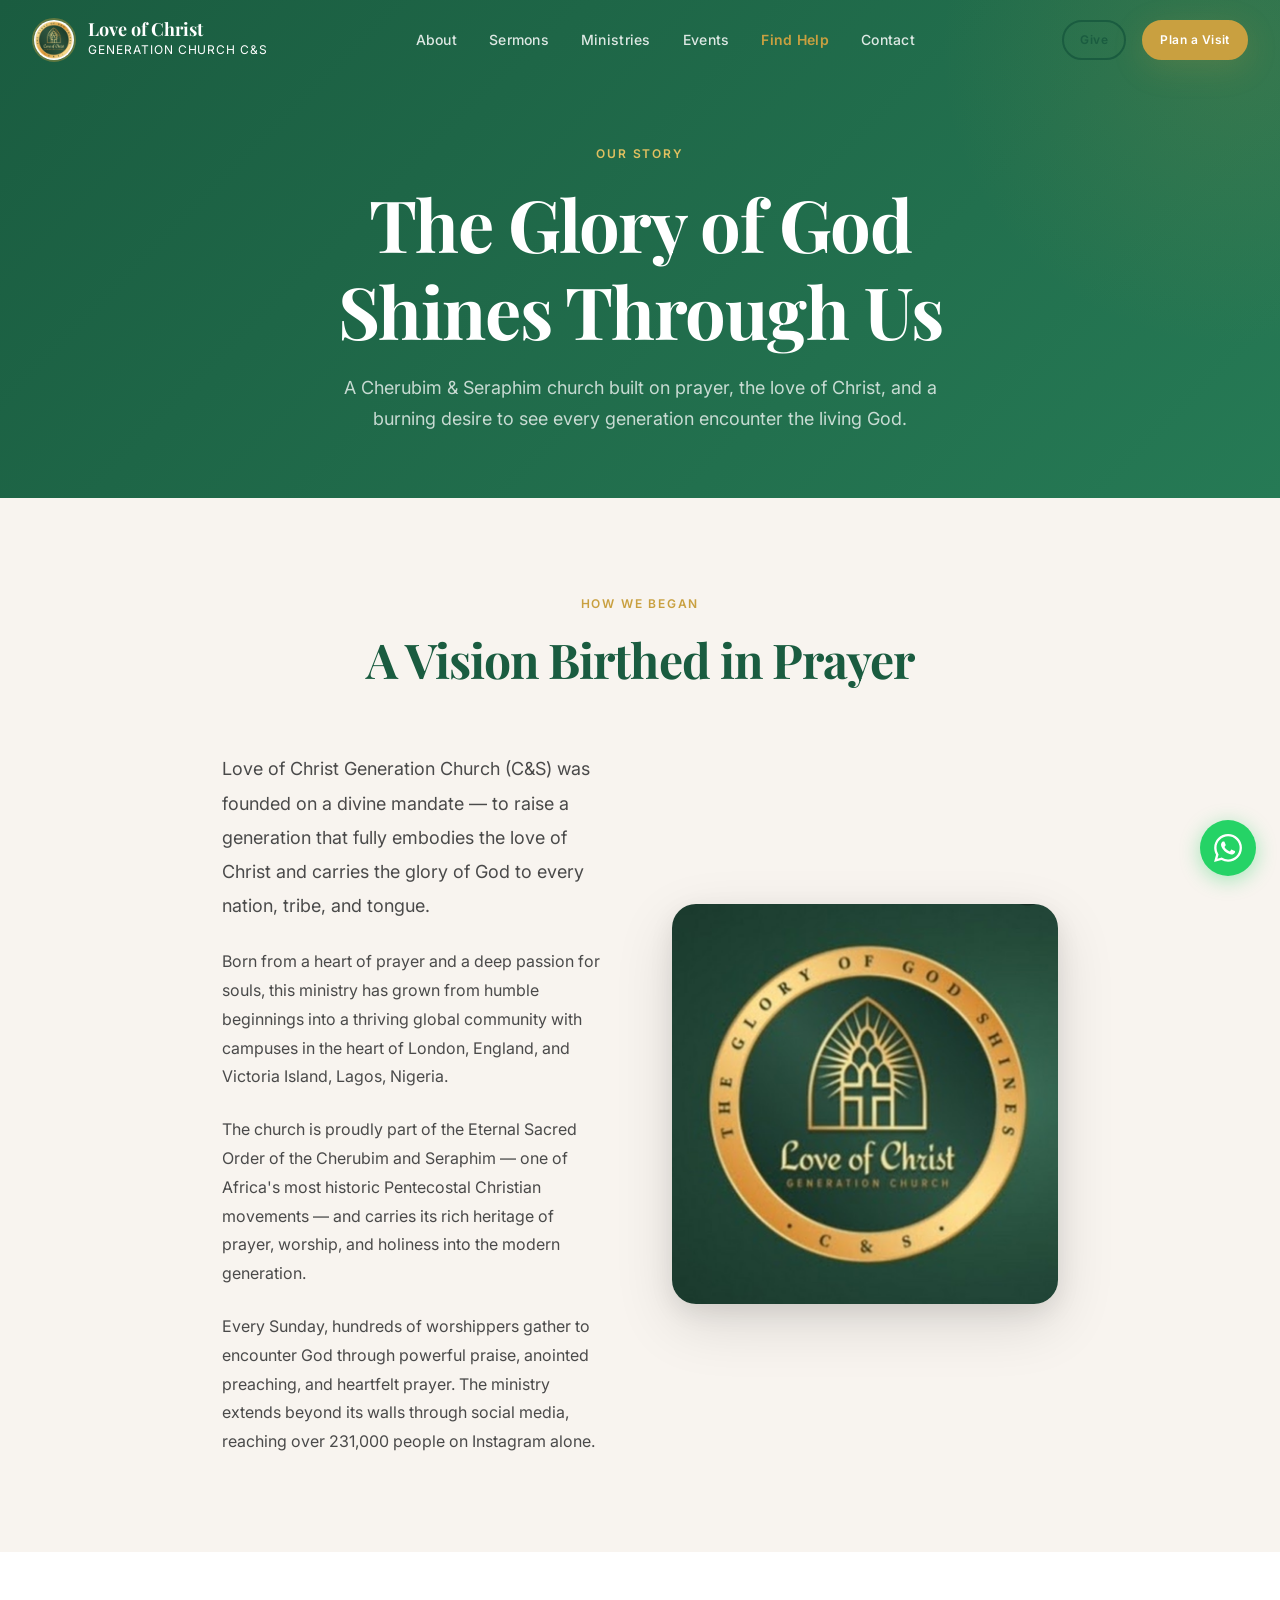
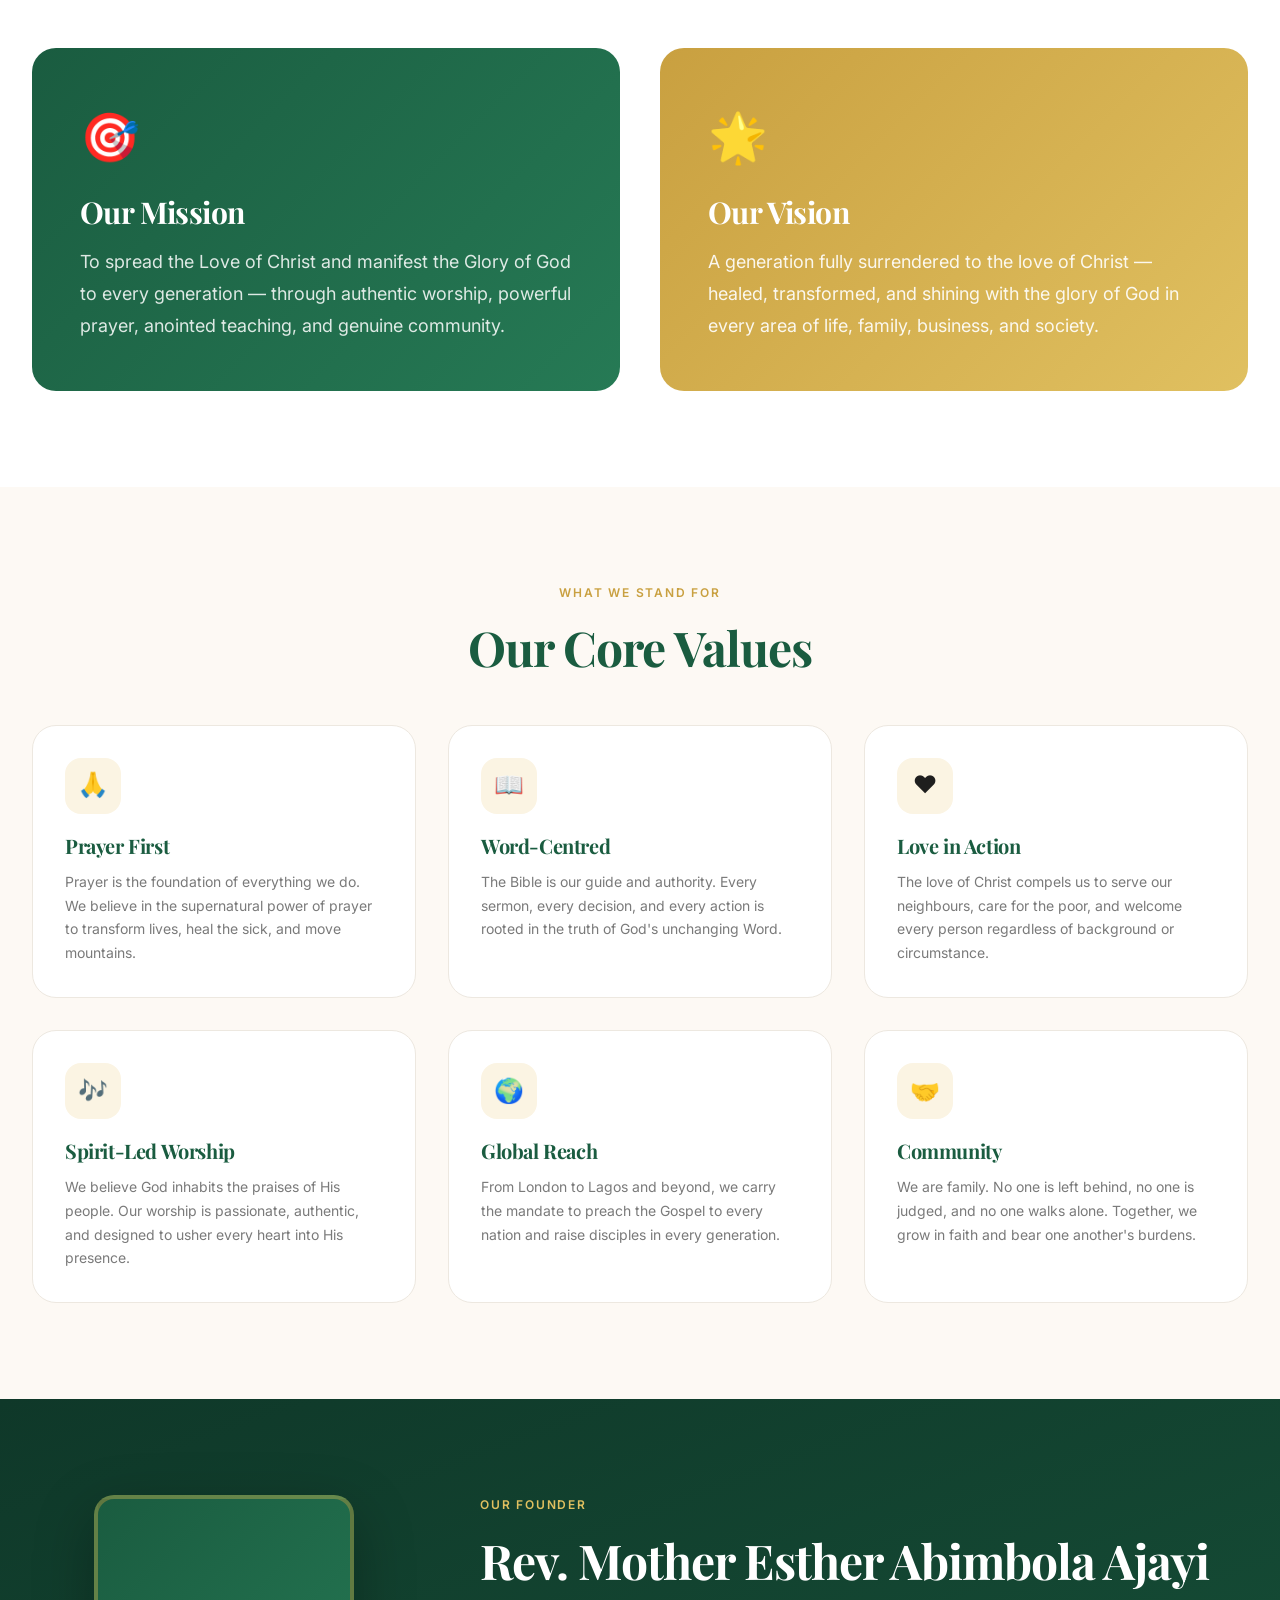
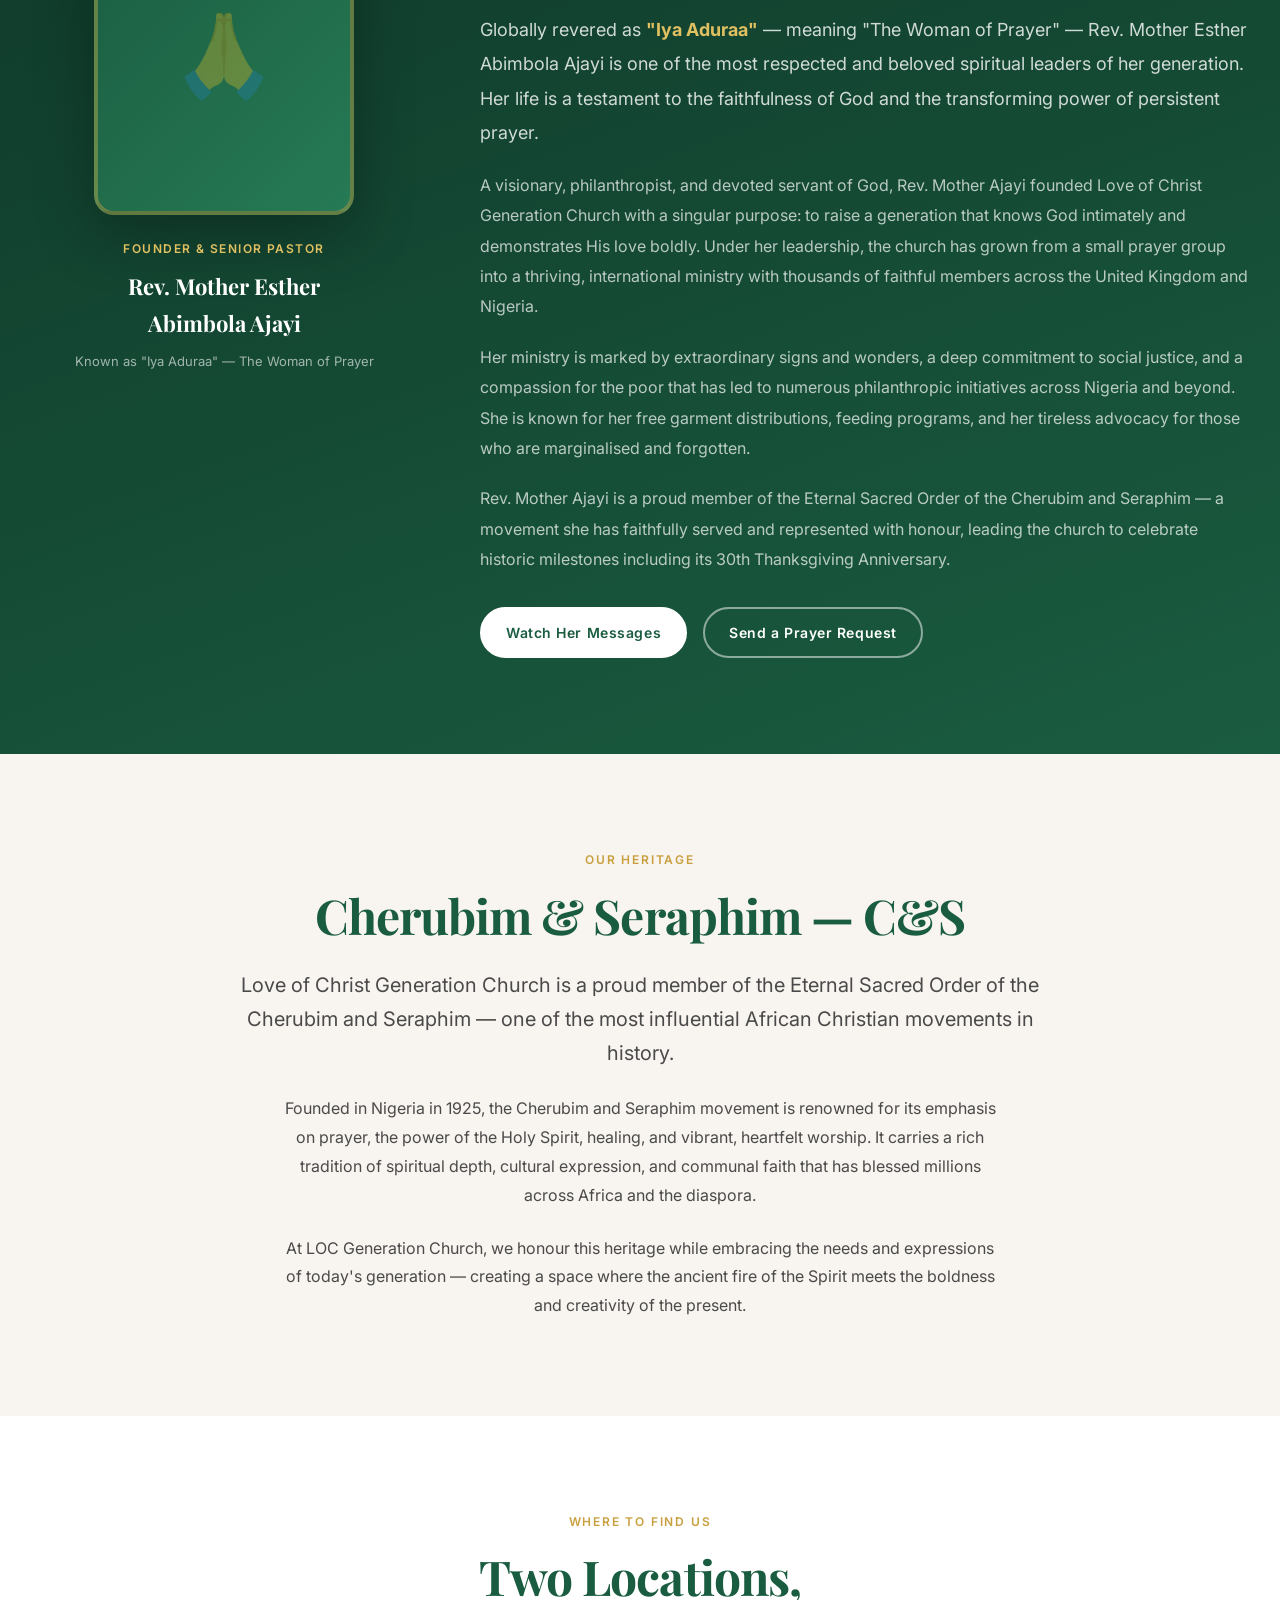
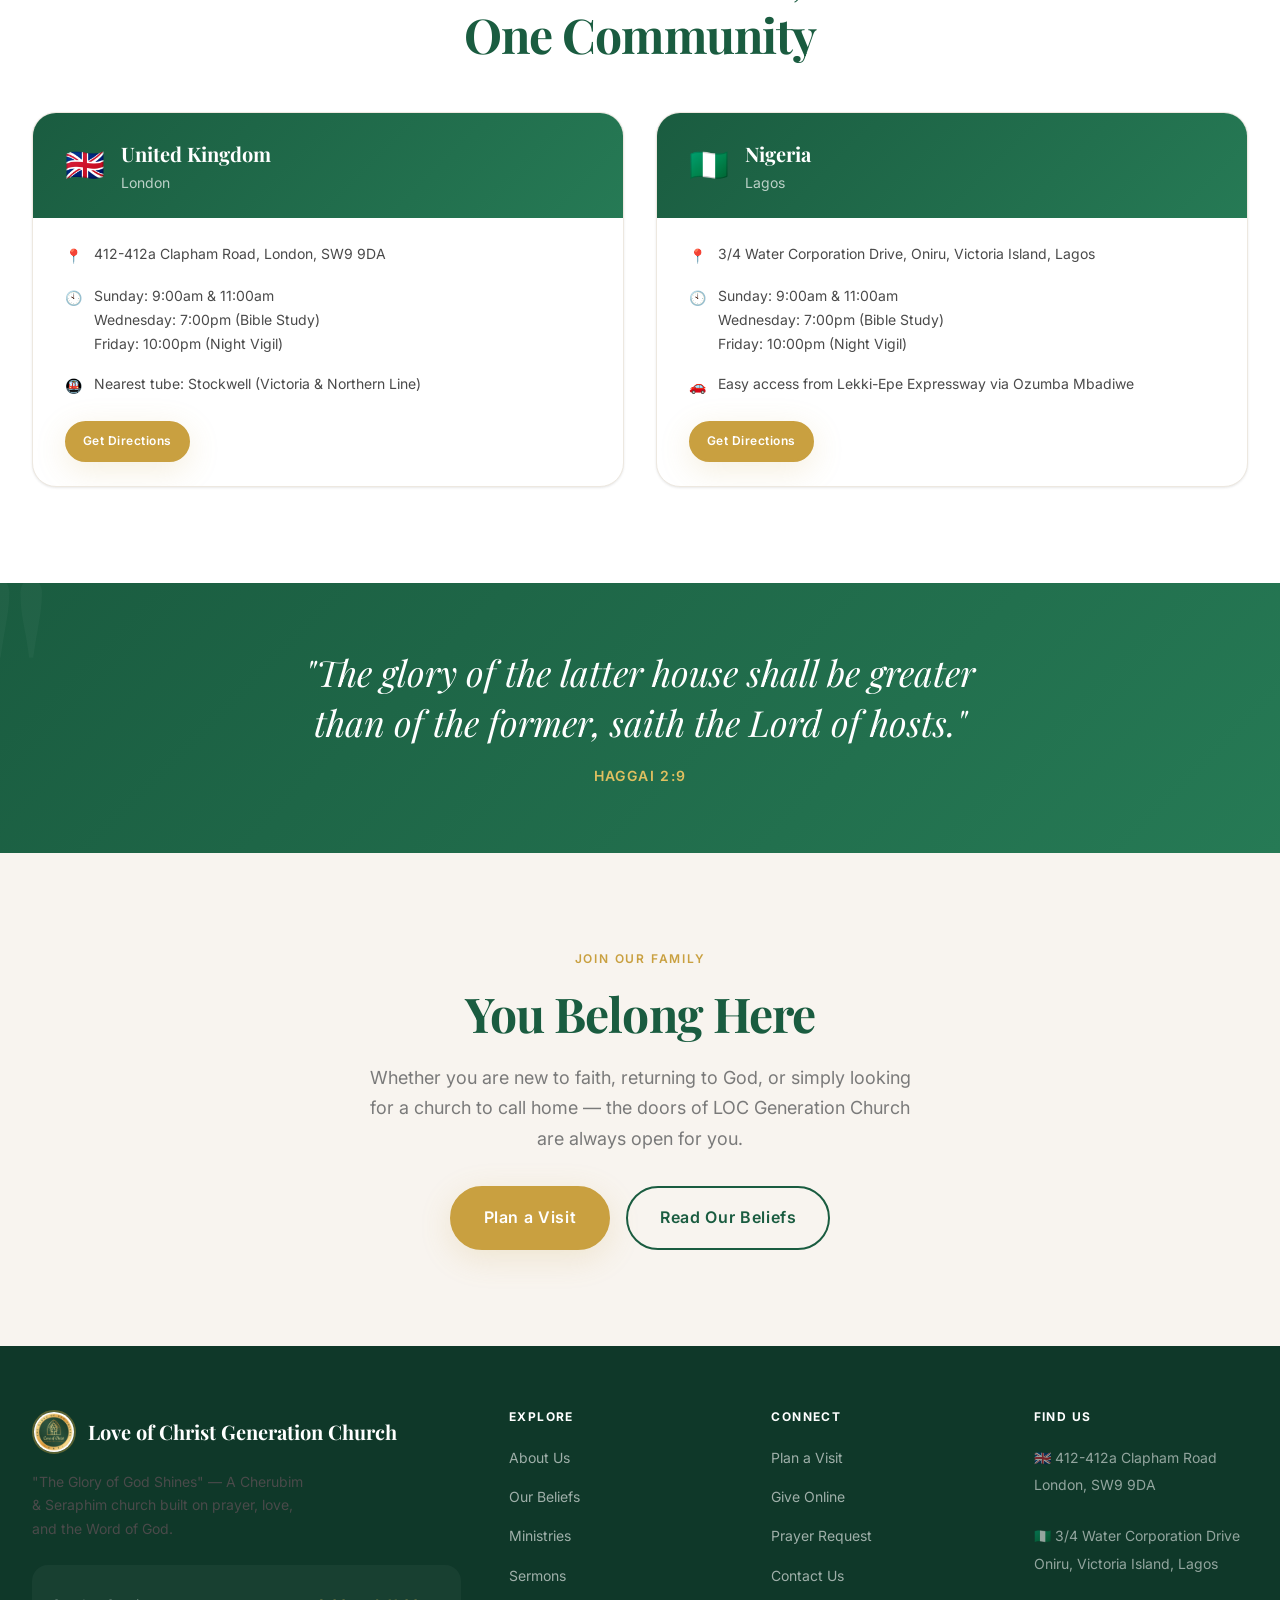
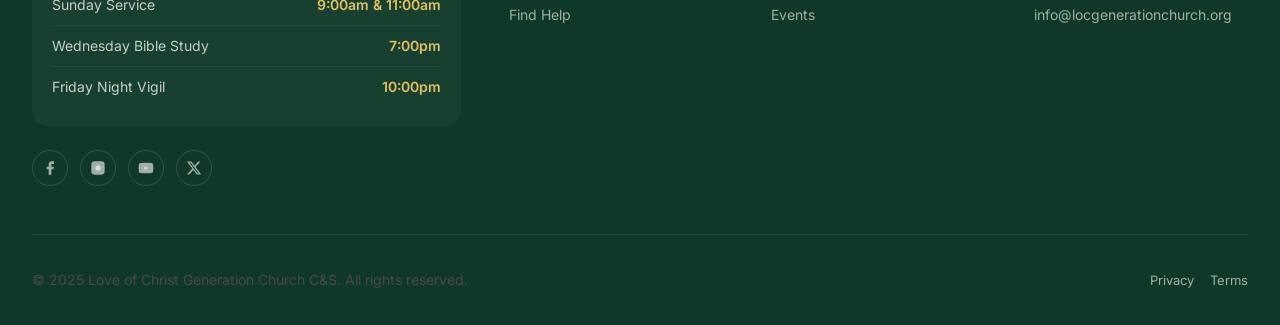
==== commit 8031fd05: "Add logo and hero video assets, fix asset paths for GitHub Pages" ====
--- a/about.html
+++ b/about.html
@@ -15,7 +15,7 @@
   <nav class="nav nav--transparent" id="main-nav" data-transparent="true">
     <div class="nav__inner">
       <a href="index.html" class="nav__logo">
-        <img src="../Logos/_L-A6qdw_400x400.jpg" alt="LOC Church Logo" class="nav__logo-img" />
+        <img src="Logos/_L-A6qdw_400x400.jpg" alt="LOC Church Logo" class="nav__logo-img" />
         <div>
           <div class="nav__logo-text">Love of Christ</div>
           <div class="nav__logo-sub">Generation Church C&S</div>
@@ -92,7 +92,7 @@
             </p>
           </div>
           <div style="border-radius:24px;overflow:hidden;box-shadow:var(--shadow-xl);">
-            <img src="../Logos/Screenshot_20220901_133202.jpg" alt="Love of Christ Generation Church" style="width:100%;height:400px;object-fit:cover;" />
+            <img src="Logos/Screenshot_20220901_133202.jpg" alt="Love of Christ Generation Church" style="width:100%;height:400px;object-fit:cover;" />
           </div>
         </div>
       </div>
@@ -329,7 +329,7 @@
       <div class="footer__grid">
         <div class="footer__brand">
           <a href="index.html" class="footer__logo">
-            <img src="../Logos/_L-A6qdw_400x400.jpg" alt="LOC Church Logo" class="footer__logo-img" />
+            <img src="Logos/_L-A6qdw_400x400.jpg" alt="LOC Church Logo" class="footer__logo-img" />
             <span class="footer__logo-name">Love of Christ Generation Church</span>
           </a>
           <p class="footer__tagline">"The Glory of God Shines" — A Cherubim &amp; Seraphim church built on prayer, love, and the Word of God.</p>
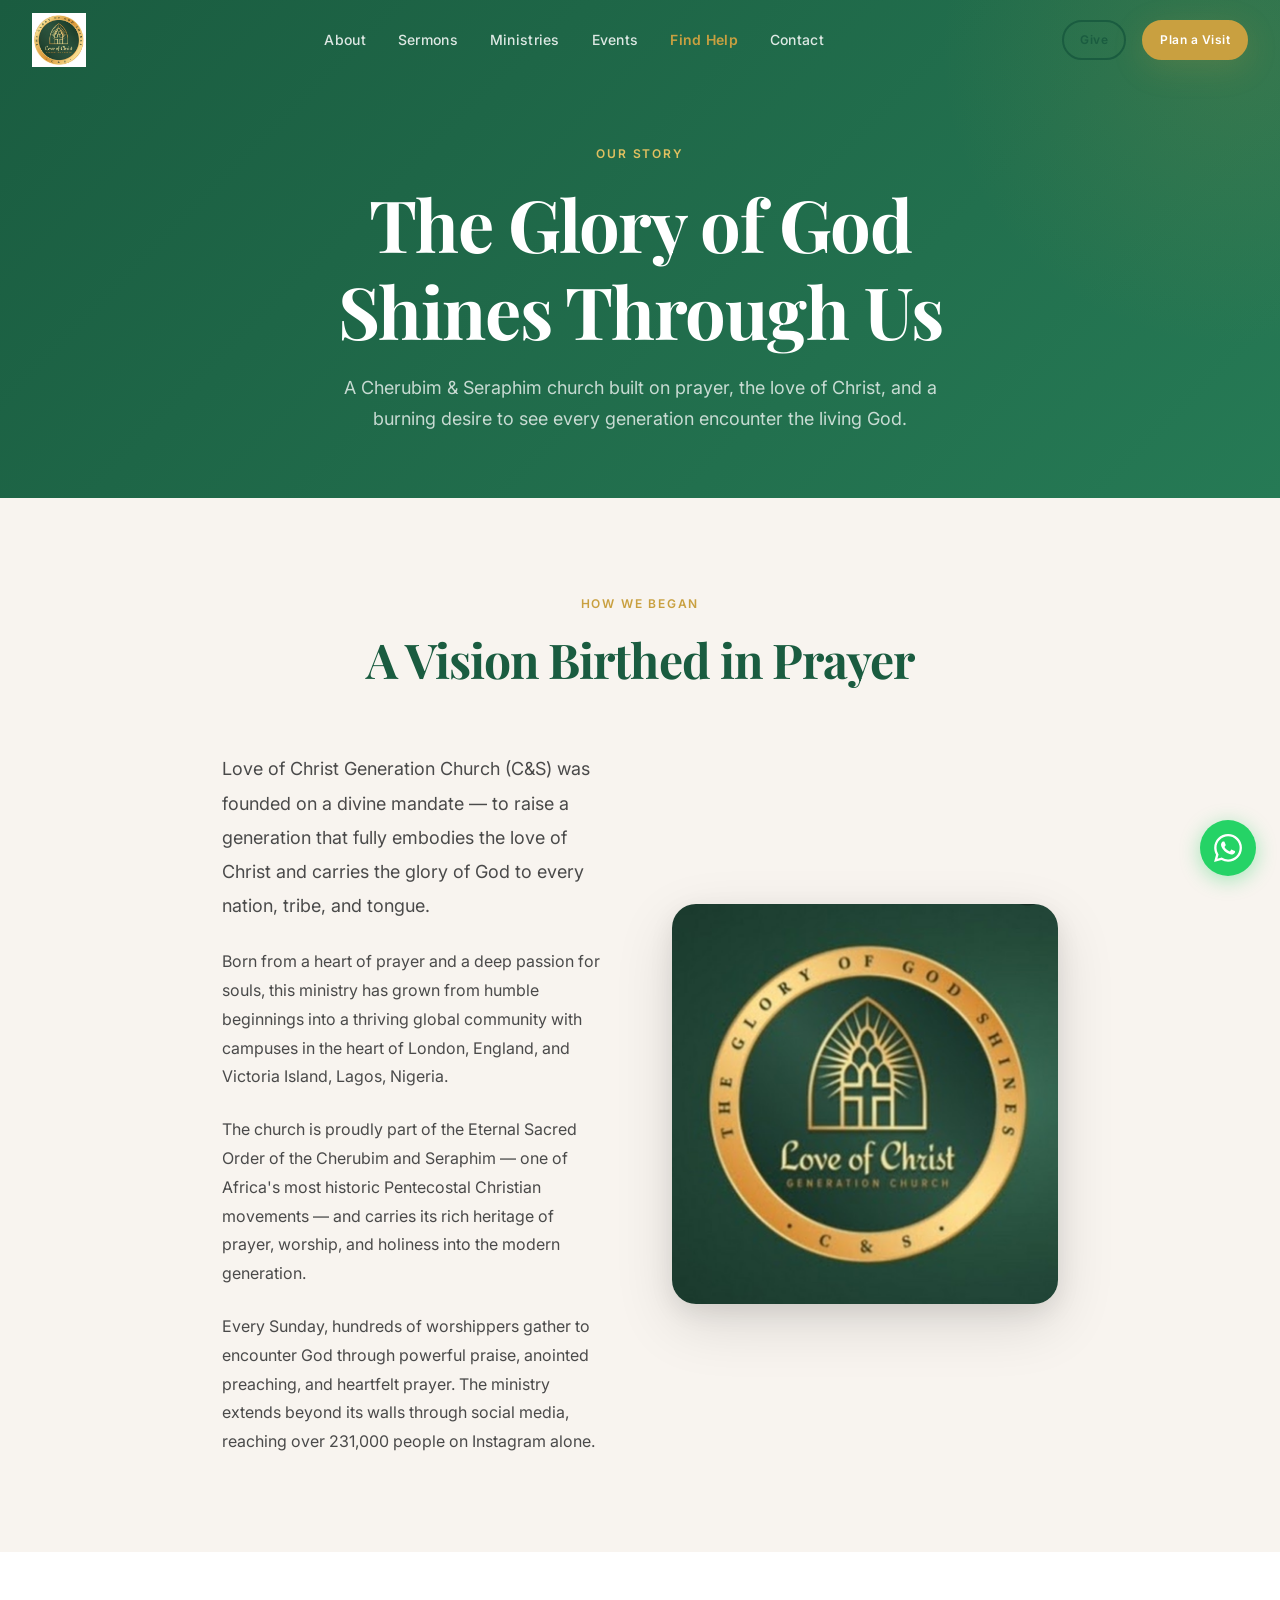
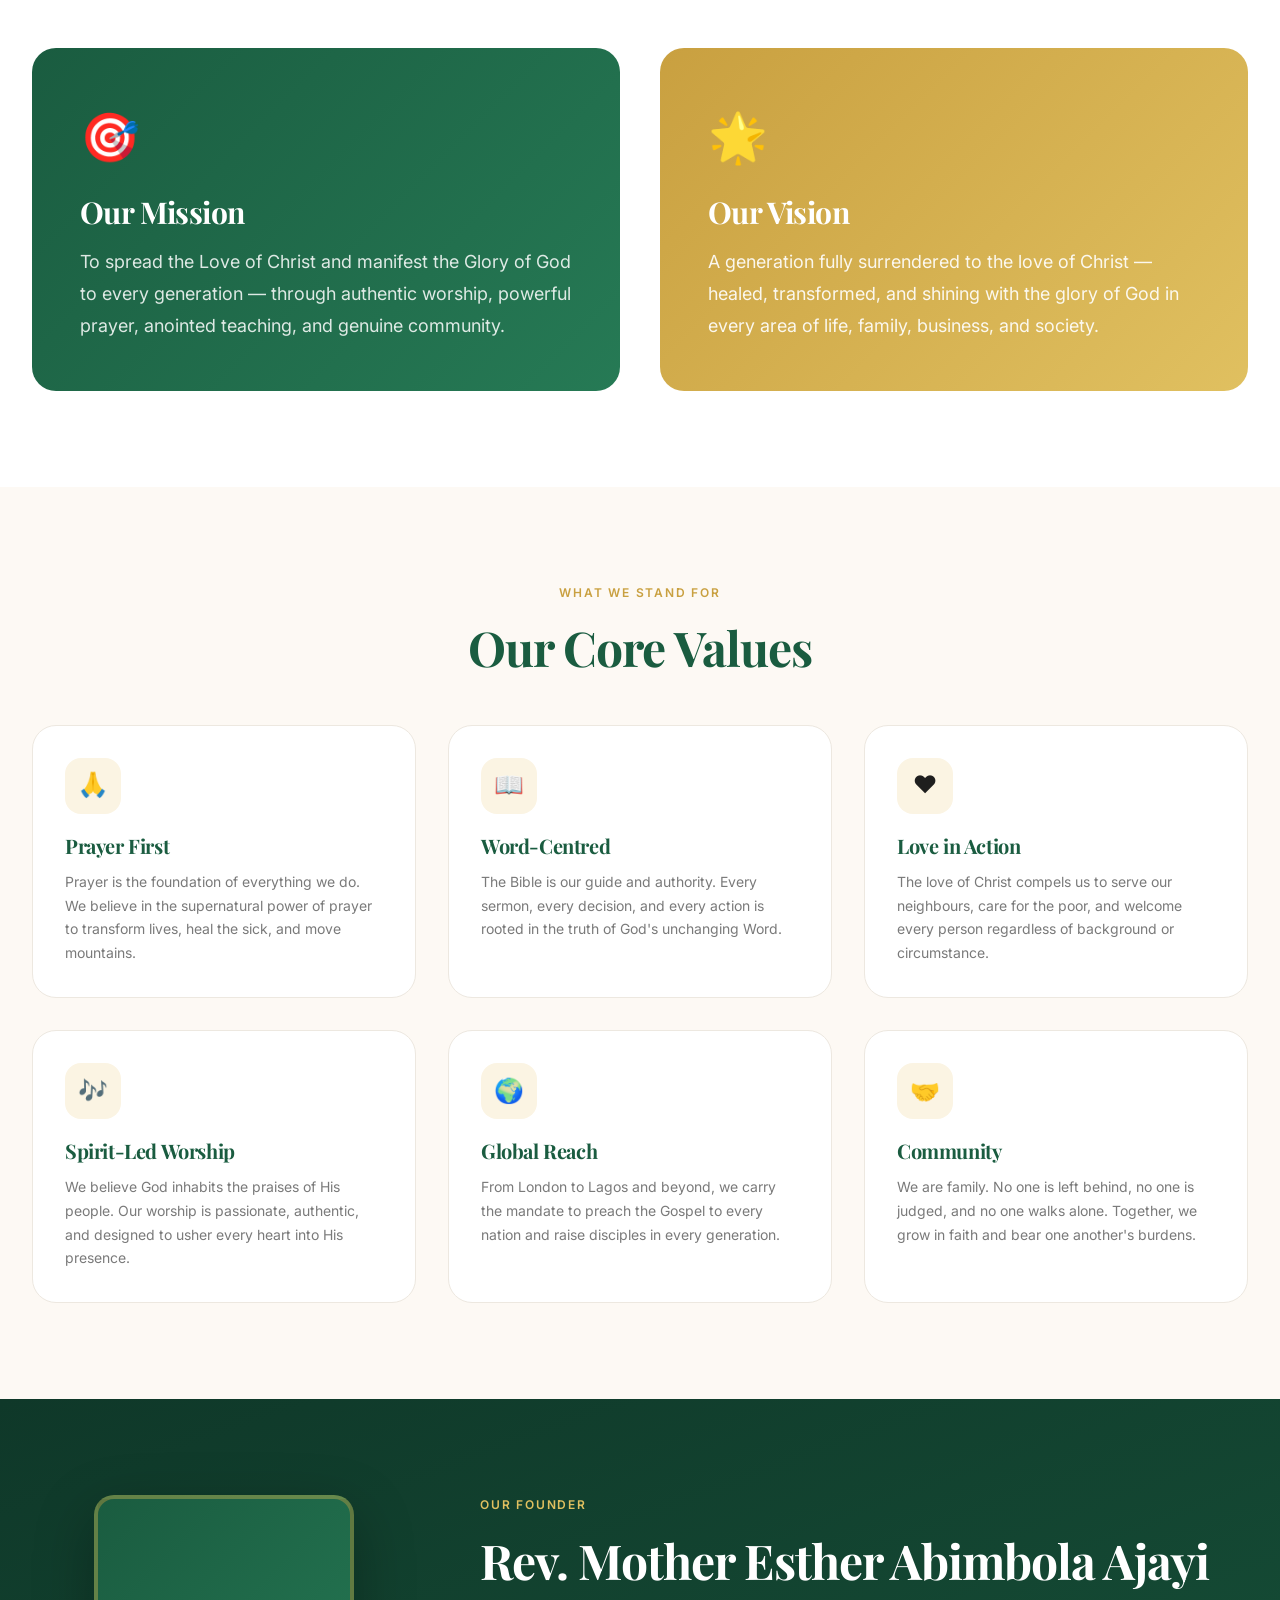
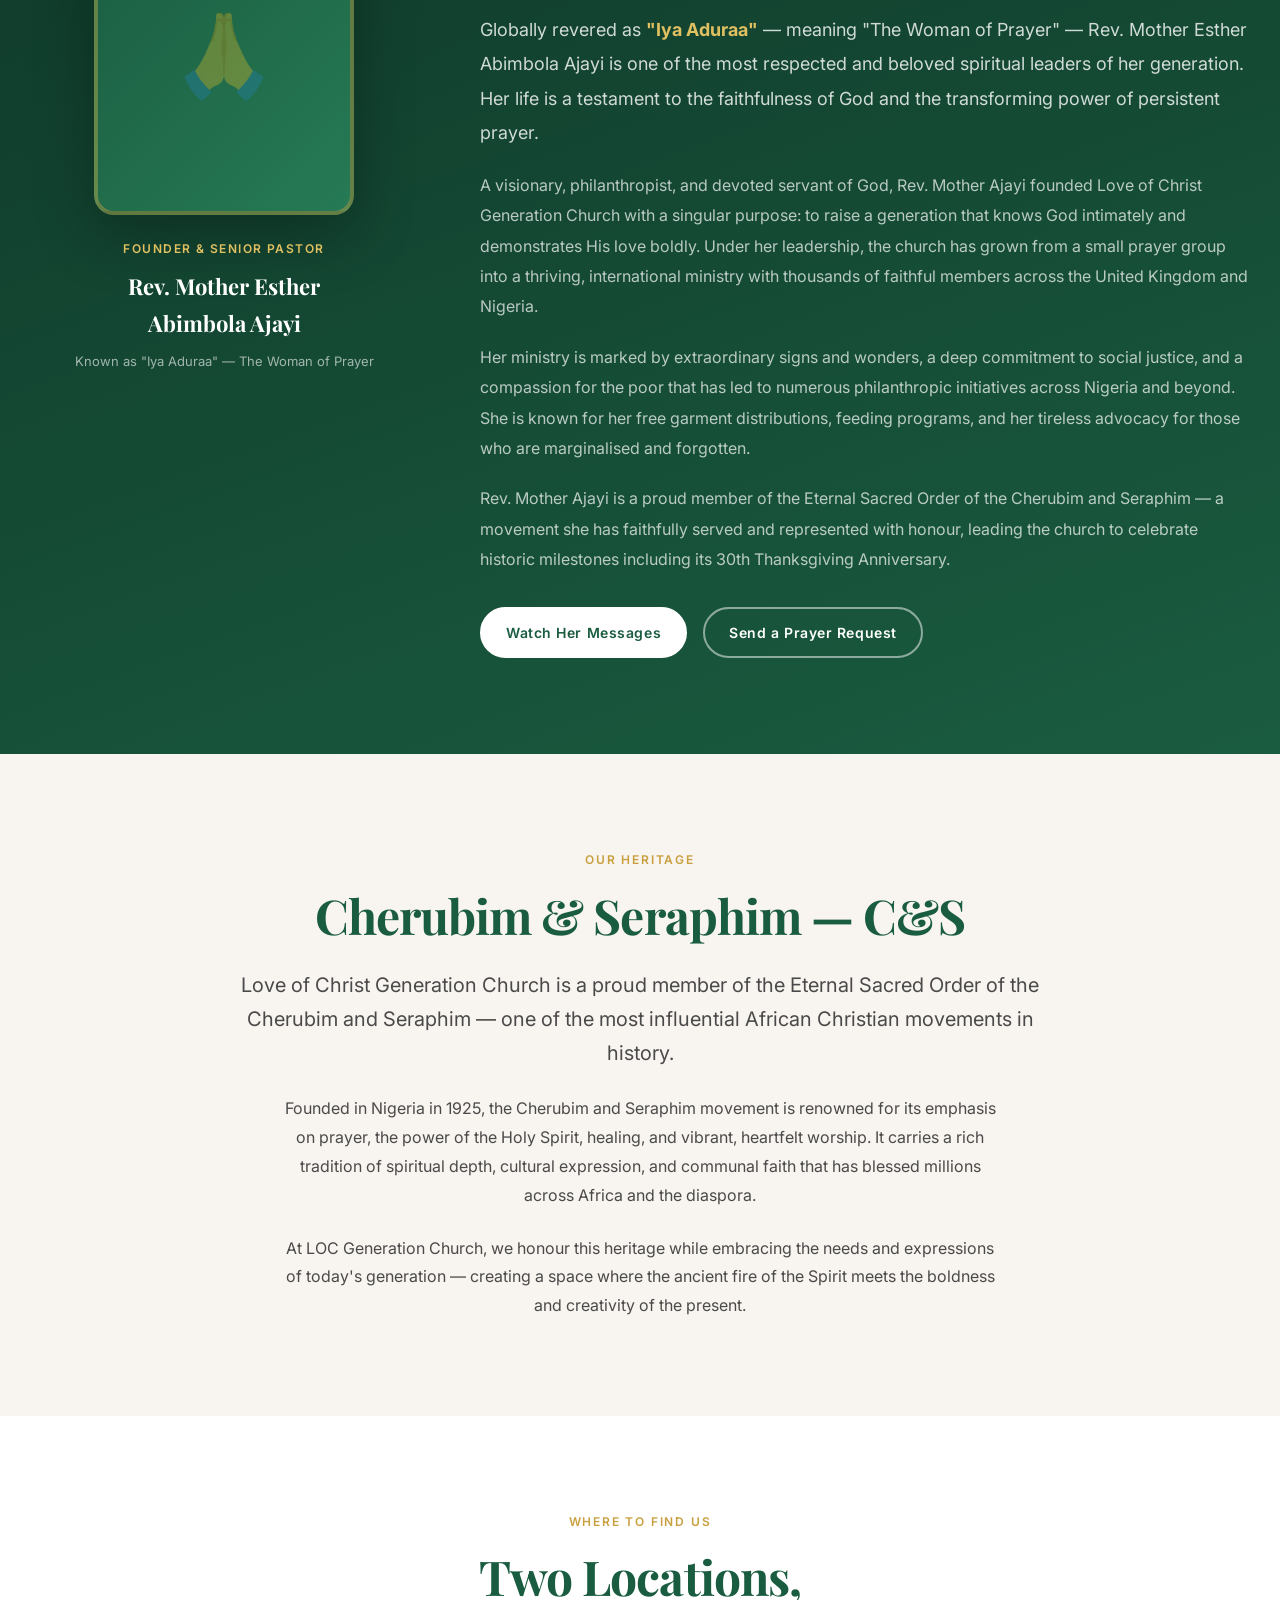
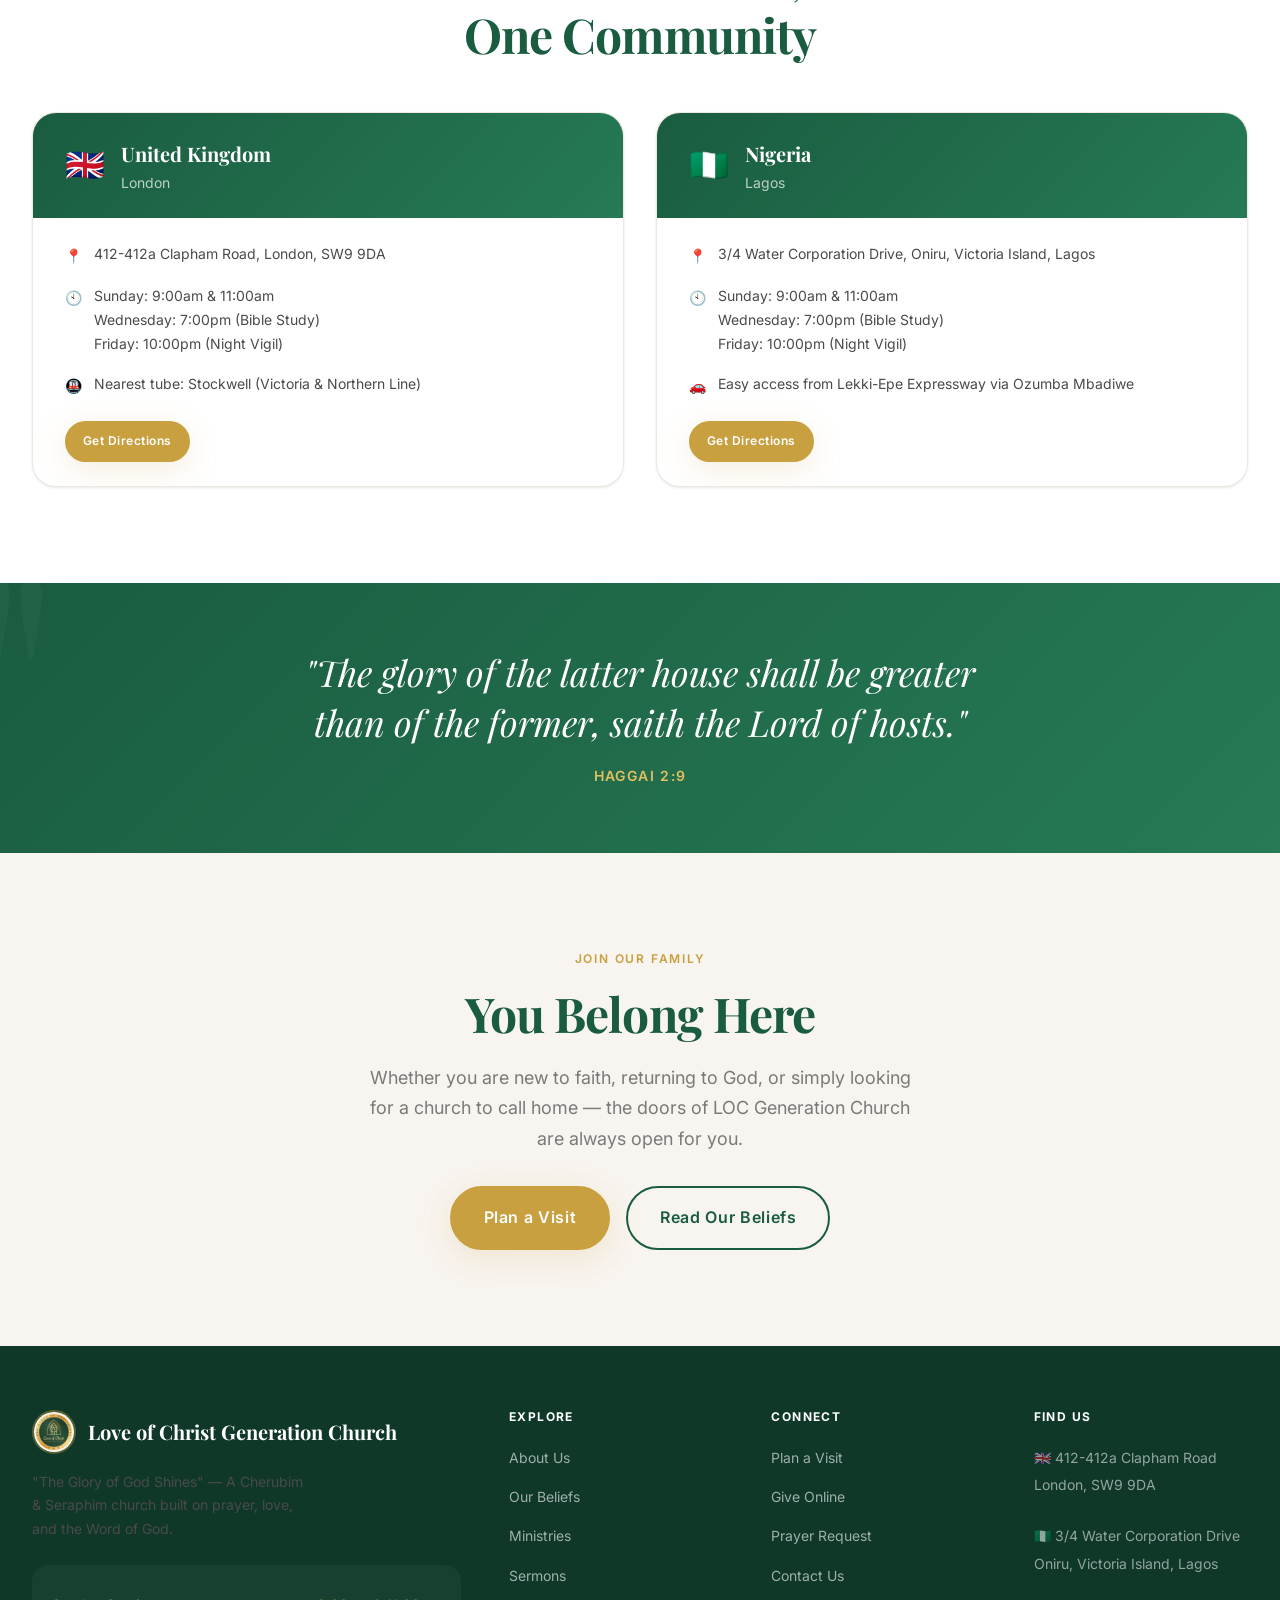
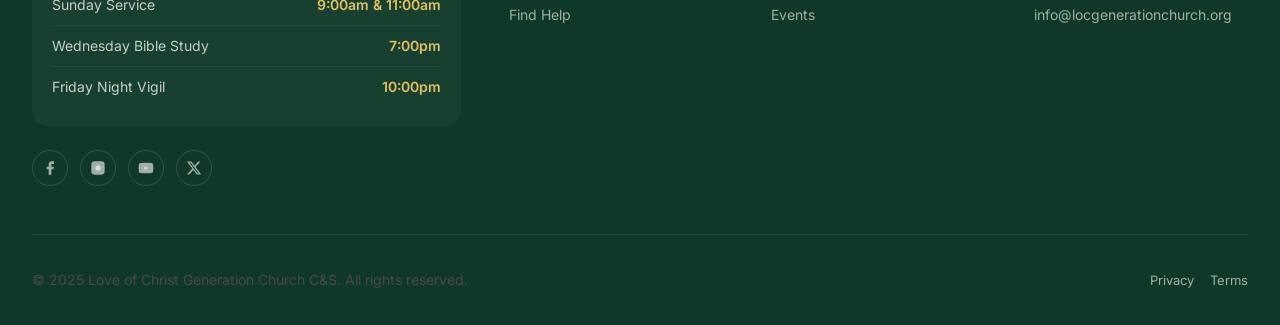
==== commit 94aa698c: "Replace nav text with full church logo image" ====
--- a/about.html
+++ b/about.html
@@ -1,4 +1,4 @@
-<!DOCTYPE html>
+﻿<!DOCTYPE html>
 <html lang="en">
 <head>
   <meta charset="UTF-8" />
@@ -16,10 +16,6 @@
     <div class="nav__inner">
       <a href="index.html" class="nav__logo">
         <img src="Logos/_L-A6qdw_400x400.jpg" alt="LOC Church Logo" class="nav__logo-img" />
-        <div>
-          <div class="nav__logo-text">Love of Christ</div>
-          <div class="nav__logo-sub">Generation Church C&S</div>
-        </div>
       </a>
       <ul class="nav__links">
         <li><a href="about.html" class="nav__link nav__link--active">About</a></li>
--- a/css/style.css
+++ b/css/style.css
@@ -256,11 +256,9 @@
 }
 
 .nav__logo-img {
-  width: 44px;
-  height: 44px;
-  border-radius: 50%;
-  object-fit: cover;
-  border: 2px solid rgba(201,160,64,0.4);
+  height: 54px;
+  width: auto;
+  object-fit: contain;
   flex-shrink: 0;
 }
 
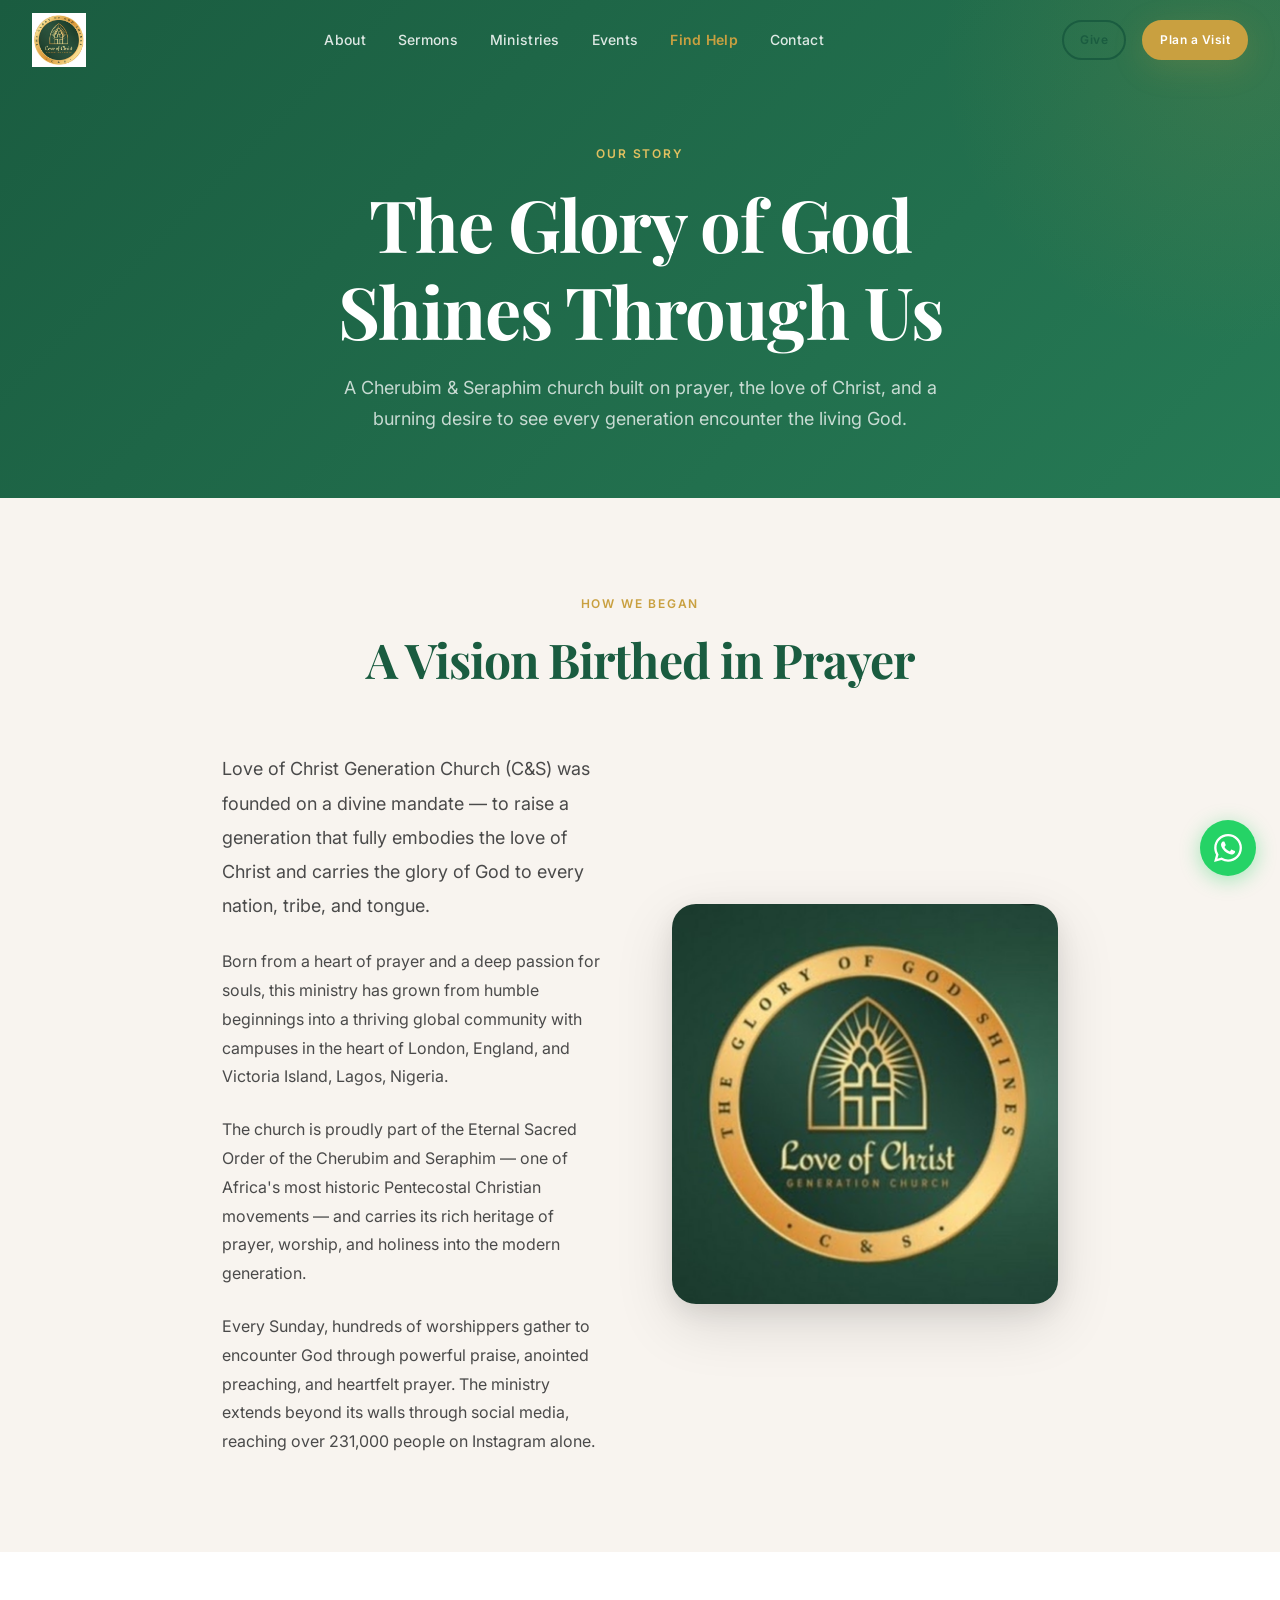
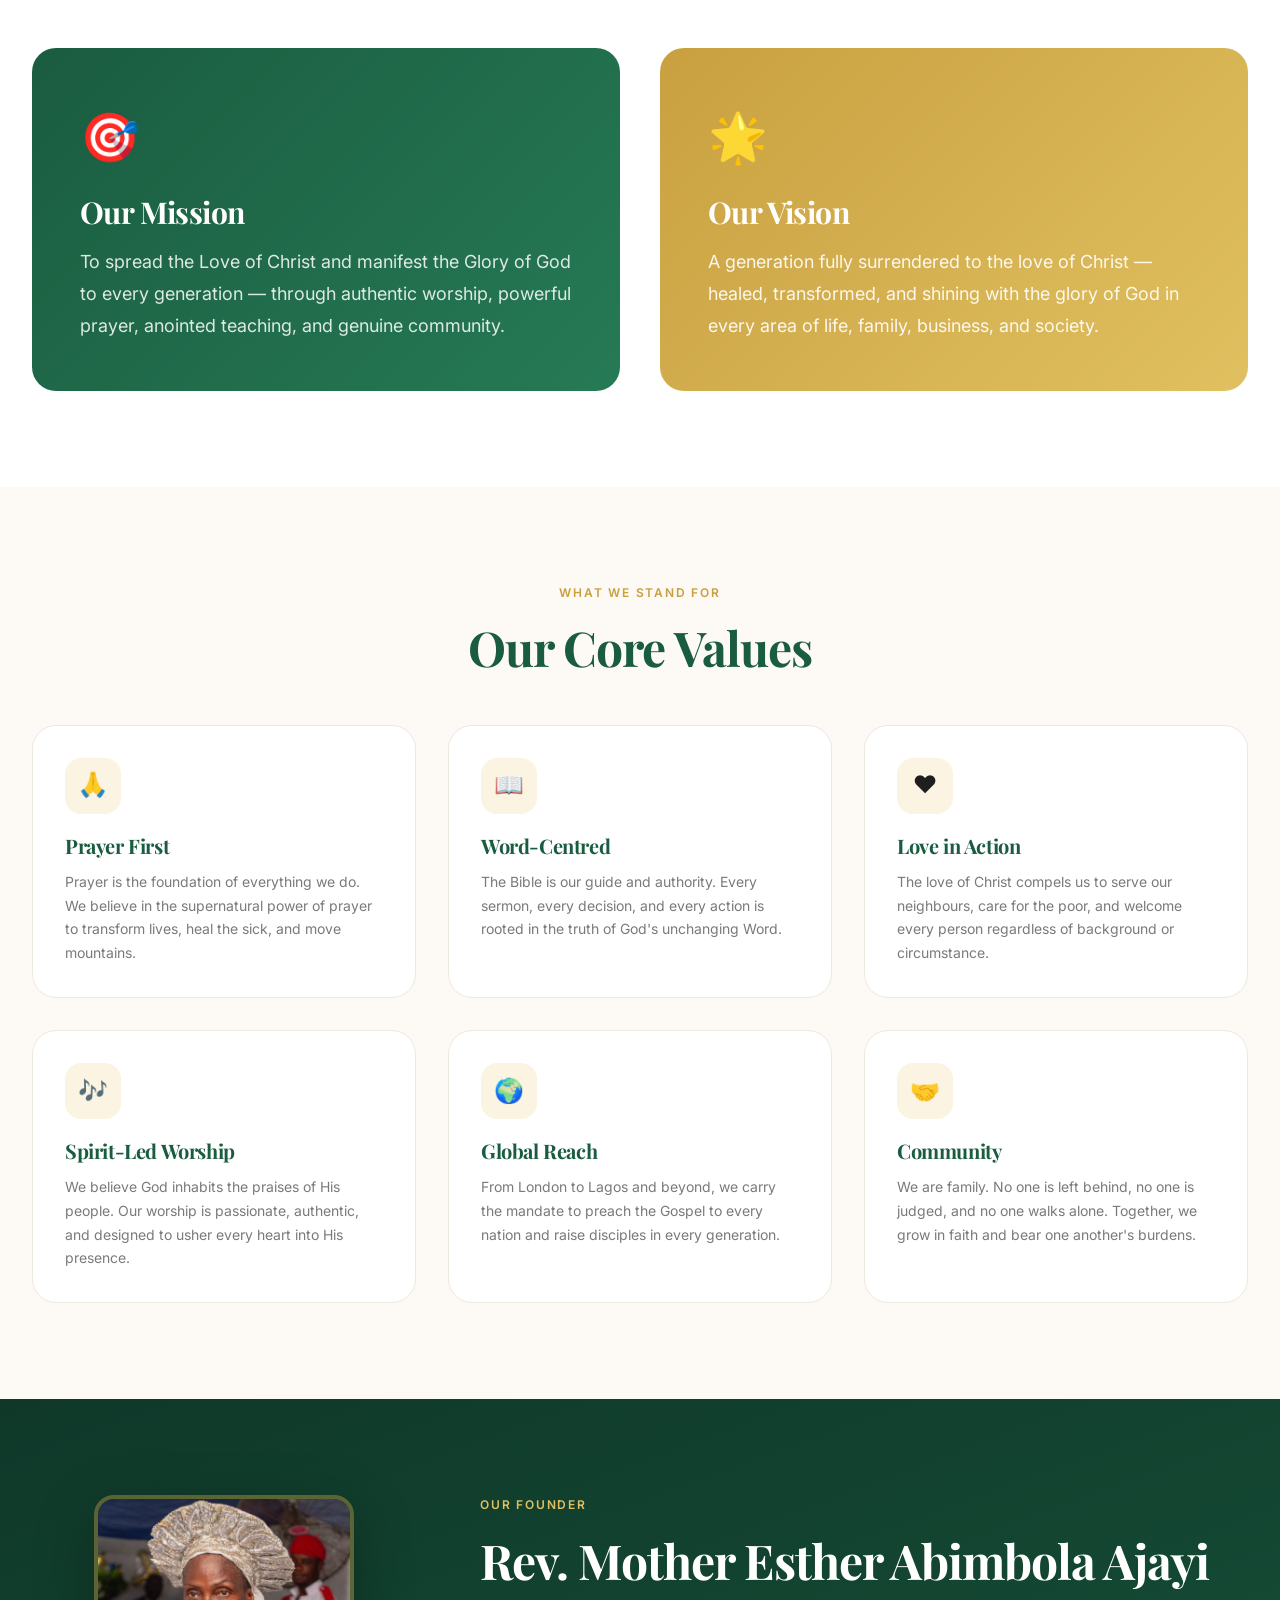
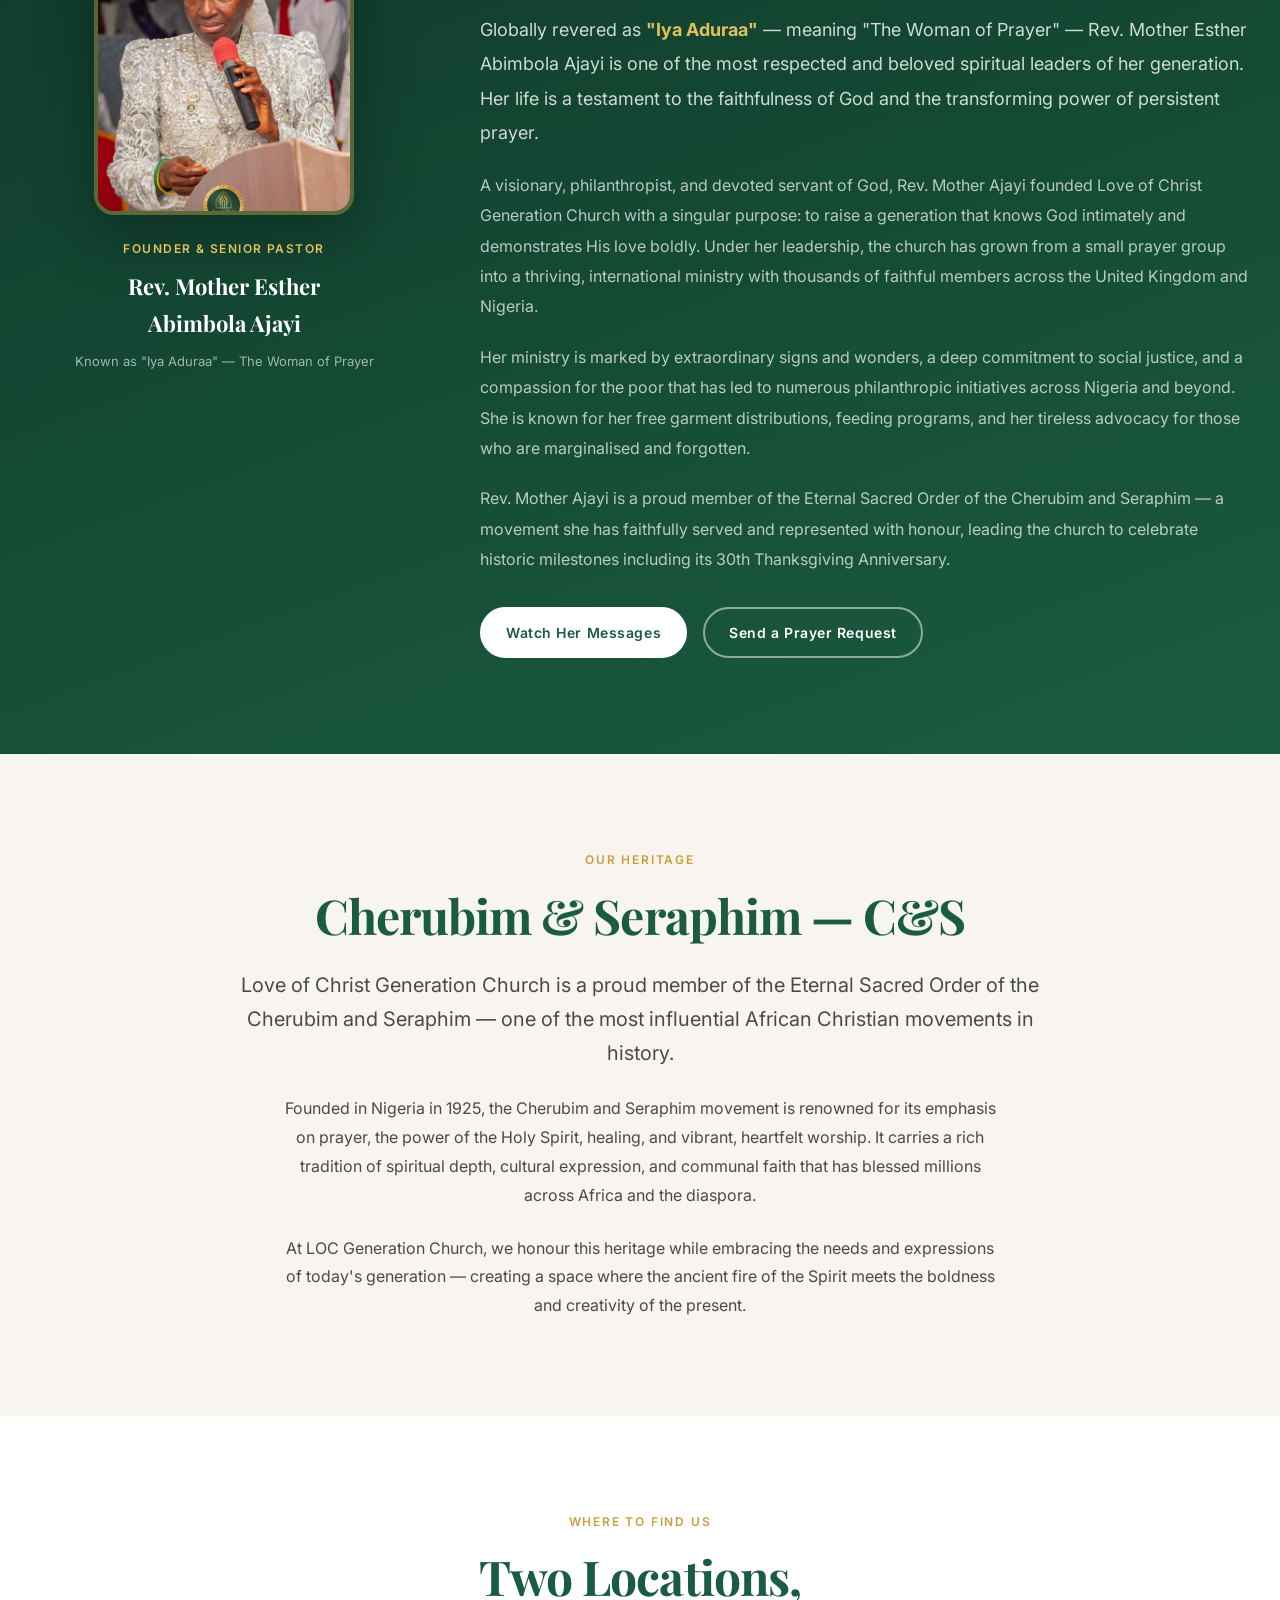
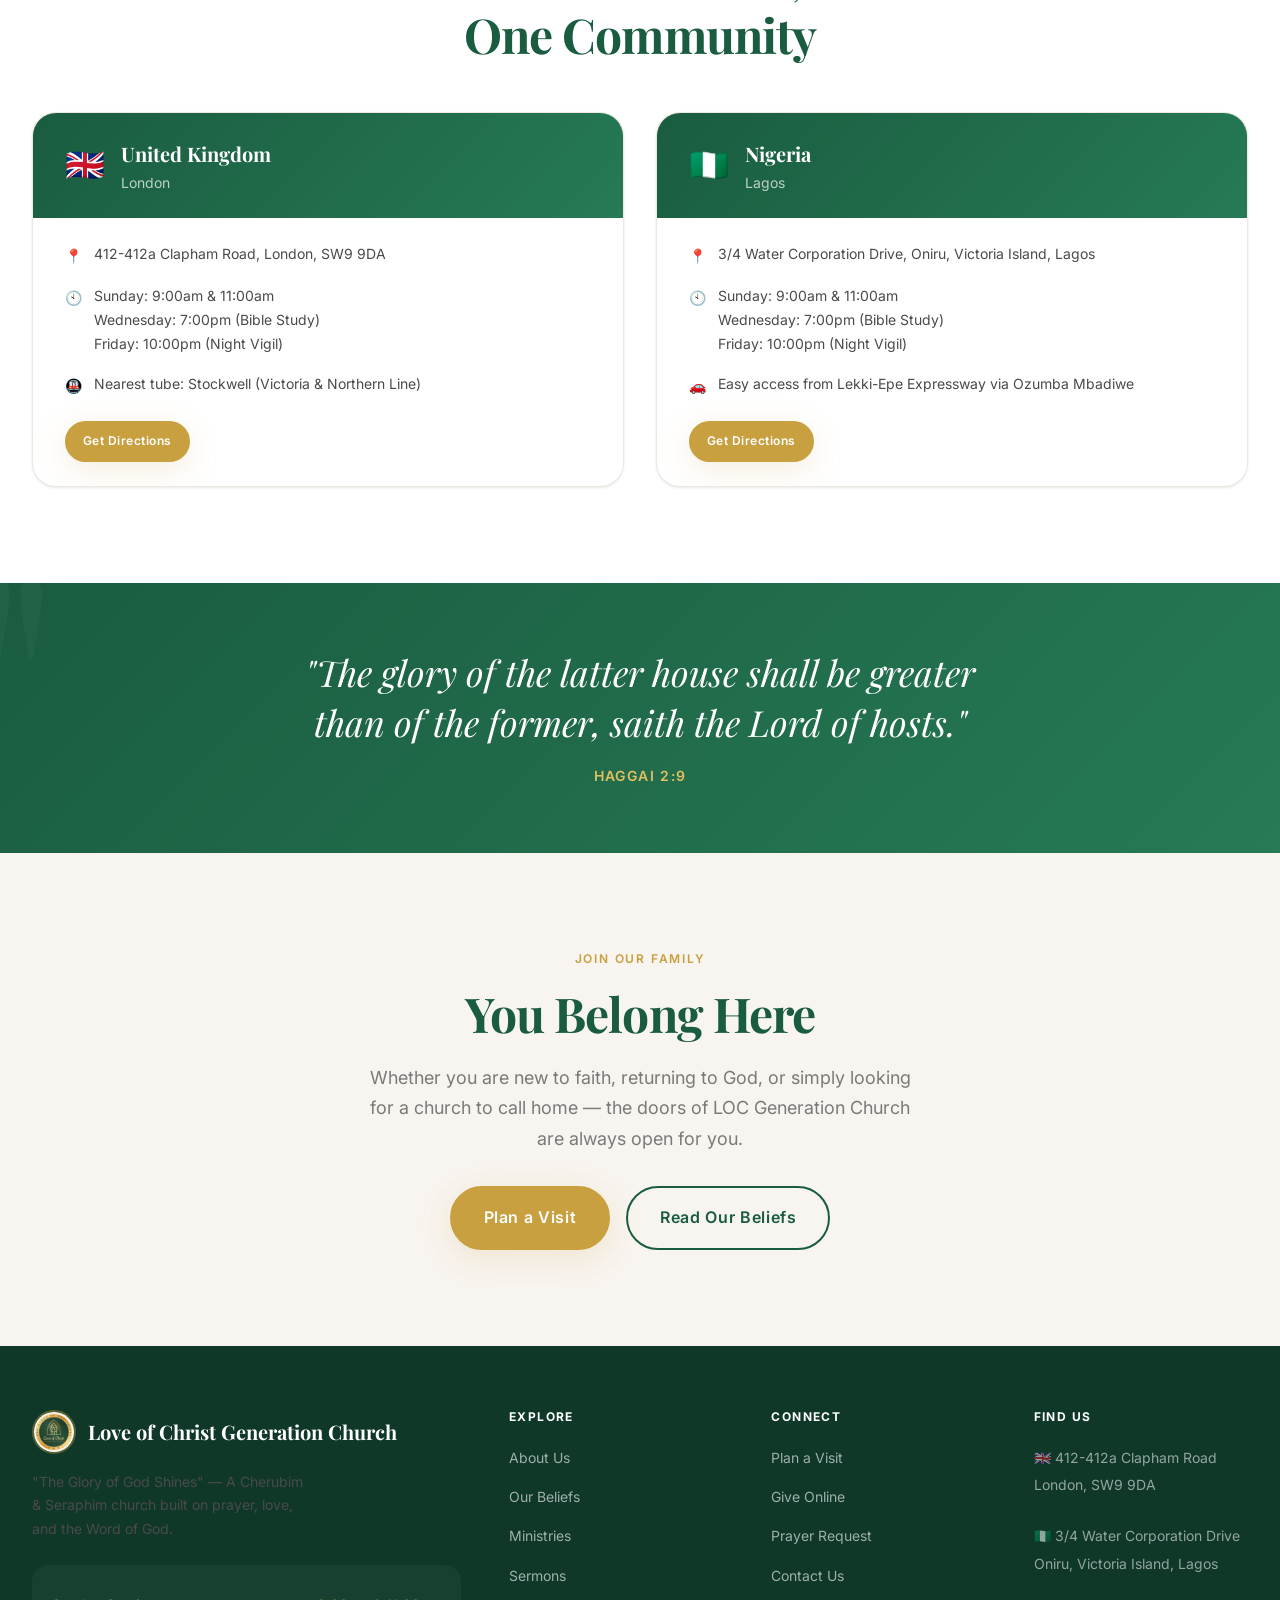
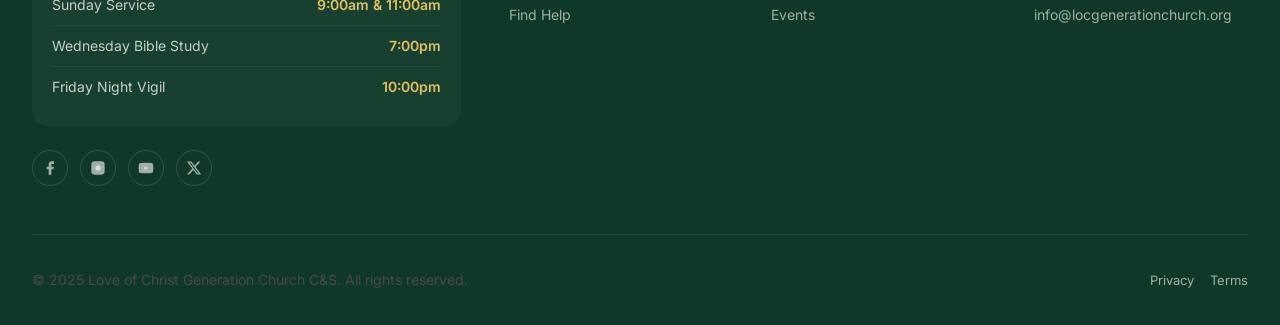
==== commit 887567c7: "Add pastor photos + real video thumbnails on sermon cards" ====
--- a/about.html
+++ b/about.html
@@ -165,9 +165,8 @@
       <div class="container">
         <div style="display:grid;grid-template-columns:1fr 2fr;gap:64px;align-items:start;" class="reveal">
           <div style="text-align:center;">
-            <div style="width:260px;height:320px;border-radius:20px;overflow:hidden;border:4px solid rgba(201,160,64,0.4);box-shadow:0 20px 60px rgba(0,0,0,0.3);margin:0 auto;background:linear-gradient(135deg,#1A5C40,#267A55);display:flex;align-items:center;justify-content:center;">
-              <!-- Replace with actual pastor photo -->
-              <div style="color:rgba(255,255,255,0.3);font-size:80px;">🙏</div>
+            <div style="width:260px;height:320px;border-radius:20px;overflow:hidden;border:4px solid rgba(201,160,64,0.4);box-shadow:0 20px 60px rgba(0,0,0,0.3);margin:0 auto;">
+              <img src="Pastor/pastor5.jpg" alt="Rev. Mother Esther Abimbola Ajayi" style="width:100%;height:100%;object-fit:cover;object-position:center top;display:block;" />
             </div>
             <div style="margin-top:24px;">
               <div style="color:var(--color-accent-light);font-size:12px;font-weight:600;letter-spacing:0.12em;text-transform:uppercase;margin-bottom:8px;">Founder &amp; Senior Pastor</div>
